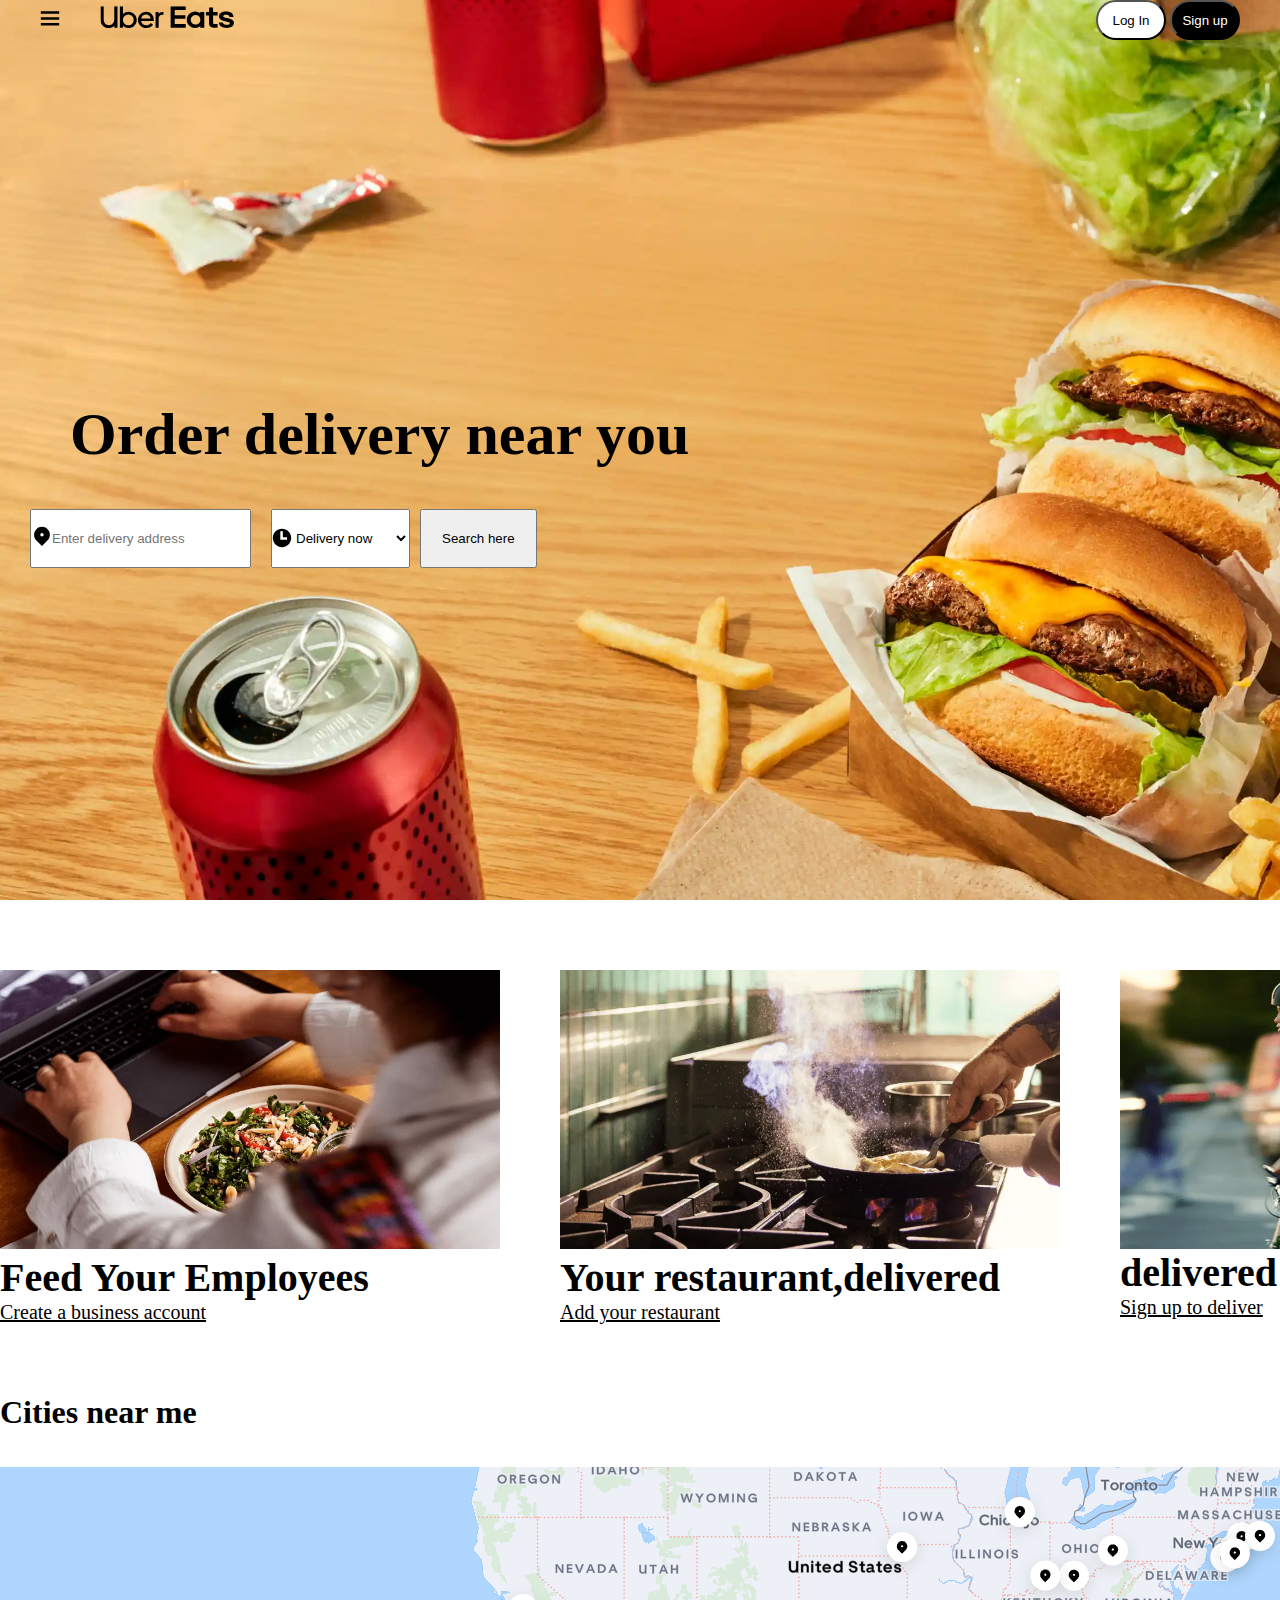
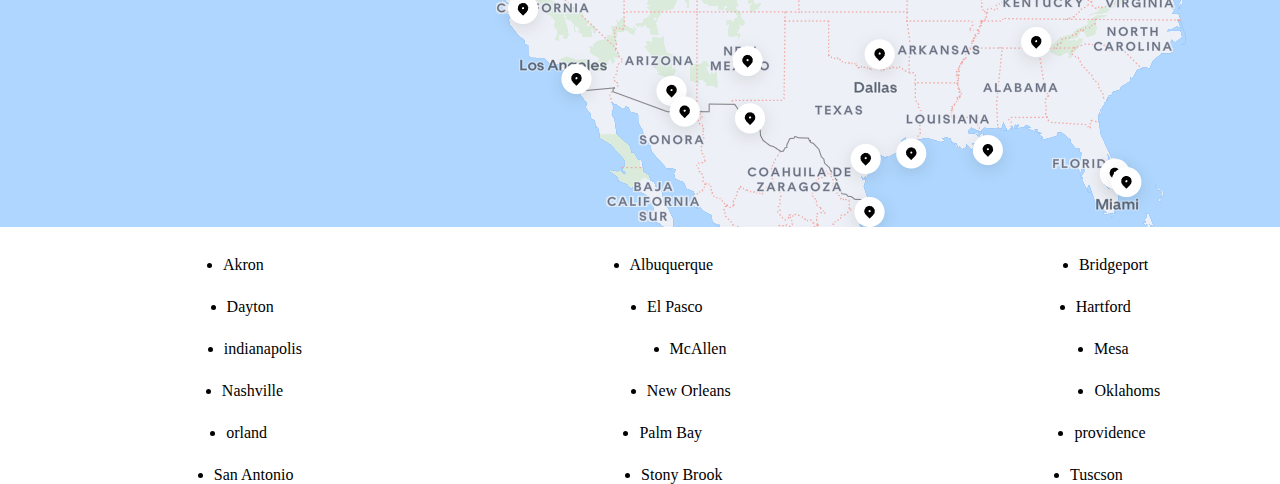
==== index.html @ 186051e7 "first commit" ====
<!DOCTYPE html>
<html lang="en">
<head>
    <meta charset="UTF-8">
    <meta name="viewport" content="width=device-width, initial-scale=1.0">
    <title>Uber Eats Clone</title>
    <link rel="ubereats icon" href="/image/download.jpeg">
    <link rel="stylesheet" href="style.css">
</head>
<body>
    <header>
        <div class="nav-bar">
            <div class="home-section">

                <div class="menu">
                   <img src="image/menu1.svg" alt="">
                </div>
                <div class="logo-uber">
                   <img src="/image/uber.svg" alt="">
                </div>
            </div>
            <div class="header-container">
                <button class="Log-in-btn"> Log In</button>
                <button class="sign-in-button">Sign up</button>
            </div>
        </div>

            <div class="banner-container">
                <div class="banner-heading">
                <h1>Order delivery near you</h1>
                </div>
                <div class="banner-container-logo">

                    <form>
                        <div class="form1">
                            <img src="image/loc.svg" alt="">
                        </div>
                      <input type="text" placeholder="Enter delivery address">
                       <label for="question"></label>
                       <div class="clock-img">
                        <img src="image/clock.svg" alt="">
                       </div>
                       <select name="form" id="form1">
                           <option value="q1">Delivery now</option>
                           <option value="q2">schedule for </option>
                        </select>
                
                    <button class="search-here">Search here</button>
                </form>
                </div>
            </div>   
       
           </header>

<div class="auth-section-main">

<div class="auth">
    <img src="image/feed.webp" alt="">
        <h1>Feed Your Employees</h1>
        <p>Create a business account</p>

</div>
<div class="auth-main">
    <img src="image/restaurant.webp" alt="">
    <h1>Your restaurant,delivered</h2>
    <p>Add your restaurant</p>

</div>
<div class="auth-side">
    <img src="image/delivery.webp" alt="logo">
    <h1>delivered with uber Eats</h3>
    <p>Sign up to deliver</p>
</div>

</div>

    <div class="crave-main">
        <h1>Cities near me</h1>
        <br>
        <br>
        <div class="map">
            <img src="image/Screenshot from 2024-05-18 13-03-19.png" alt="">
        <div class="countries">
            <ul>
                <li>Akron</li>
                <li>Albuquerque</li>
                <li>Bridgeport</li>
                <li>Concord</li>
          </ul>
            <ul> 
                <li>Dayton</li>
                <li>El Pasco</li>
                <li>Hartford</li>
                <li>Houseton</li>
            </ul>
           <ul>
                <li>indianapolis</li>
                <li>McAllen</li>
                <li>Mesa</li>
                <li>Milwaukee</li>
            </ul>
       <ul>
                <li>Nashville</li>
                <li>New Orleans</li>
                <li>Oklahoms</li>
                <li>Omaha</li>
         </ul>
            <ul>
                <li>orland</li>
                <li>Palm Bay</li>
                <li>providence</li>
                <li>Queens</li>
       </ul>
              <ul>
                <li>San Antonio</li>
                <li>Stony Brook</li>
                <li>Tuscson</li>
                <li>West Hollywood</li>
            </ul>
</div>
</div>
      </div>

    
</body>
</html>
---- style.css ----
*{
    margin: 0;
    box-sizing: border-box;
    object-fit: cover;
}
   

header{
    background-image: url("image/ubereats.png");
    background-size: 60% 100%;
    background-repeat: no-repeat;
    background-size: cover;
    box-sizing: border-box;
    height:100vh;

}
.nav-bar{

    display: flex;
    align-items: center;
    justify-content: space-between;
}

.home-section{
        display: flex;
        align-items: center;
        gap:40px;
    }

.sign-in-button{
    color: white;
     border-radius: 50px;
     height: 40px;
     width: 70px;
     background-color: black;
}
.Log-in-btn{
    color: black;
     border-radius: 50px;
     height: 40px;
     width: 70px;
     background-color: white;
}

.banner-containe


.banner-container .form1{
    size: 60px;
    align-items: center;
    justify-content: center;
    height: 200px;
    width: 60px;
}

.auth-section-main{
    width: 50px;
    display:grid;
    grid-template-columns: 1fr 1fr 1fr;
    box-sizing: border-box;
    
}

.auth {
    margin: 70px;
    margin-left: 0;
    gap: 50px;
    
}
.auth img{
    width: 500px;

}
.auth p { 
    text-decoration: underline;
}
.auth-main{
         margin-top: 70px;
         margin-left: -10px;
}
.auth-main img{
    width: 500px;
}
.auth-main p{
    text-decoration: underline;
}
.auth-side{
     margin-top: 70px;
     margin-left: 60px;
}
.auth-side img{
    width: 500px;
    align-items: flex-end;
    align-content: flex-end;
    float: right;
}
.auth-section-main div{
        font-size: 20px;
        font-family: norms-bold;
        font-weight: 20px;
        box-sizing: border-box;
}
.auth-side p{
    text-decoration: underline;
}
.crave-main{
    display: grid;
}
.map img{
    background-image:  60% 100%;
    background-repeat: no-repeat;
    background-size: cover;
box-sizing: border-box;
}
      
.banner-container{
    position: relative;
    padding: 320px;
    padding-left: 30px;
}

.form1{
    position: absolute;
}

input{
    padding: 20px;
    
}
.form1 img{
    margin-top: 15px;

}
select{
    padding: 20px;
}
.search-here{
    padding: 20px;
}
   .banner-heading h1{
    display: flex;
    padding: 40px;
    font-size: 60px;
   }
   .nav-bar{
    padding: 0 40px;
   }
  form{
    display: flex;
    gap: 10px;
  }

 .clock-img{
    position: absolute;
        transform: translate(240px, 17px);
 }

 .countries ul{
    display: grid;
    grid-auto-flow: column;
    margin-top: 24px;
    justify-content: space-around;

 }
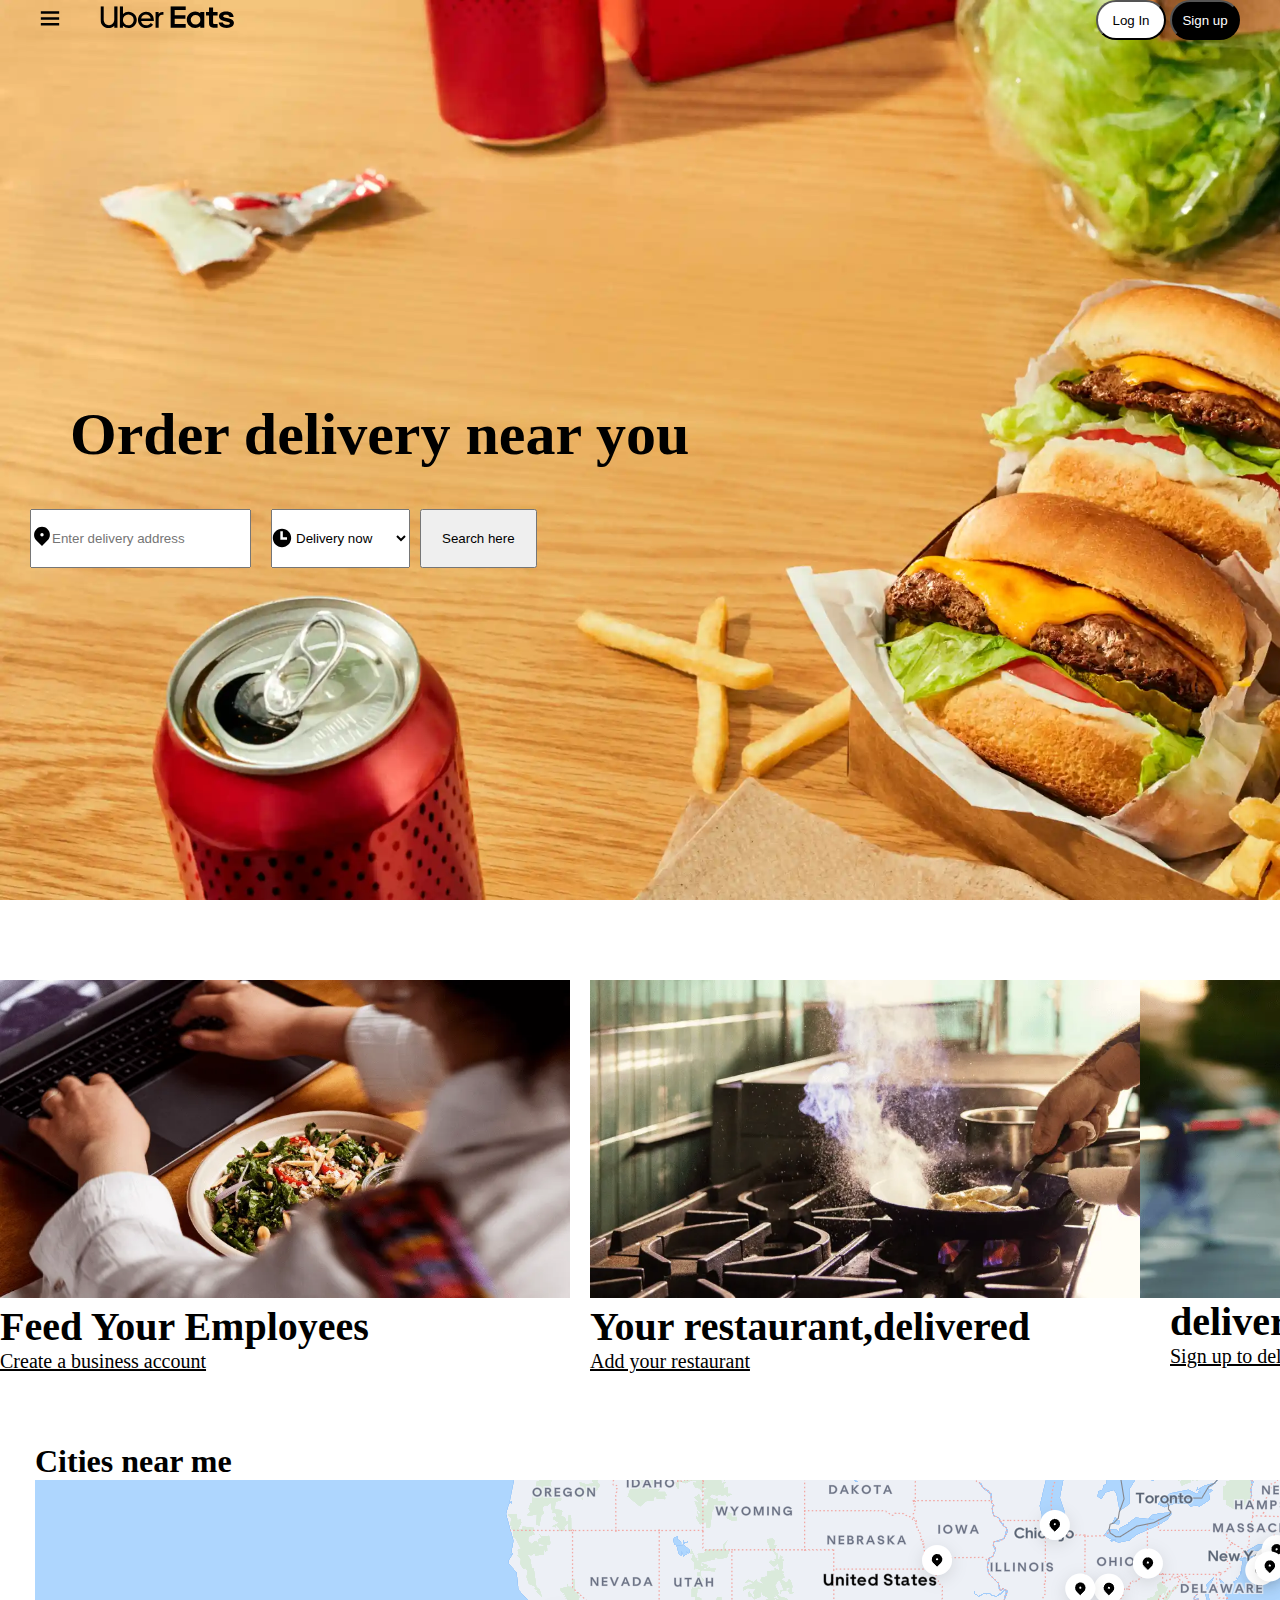
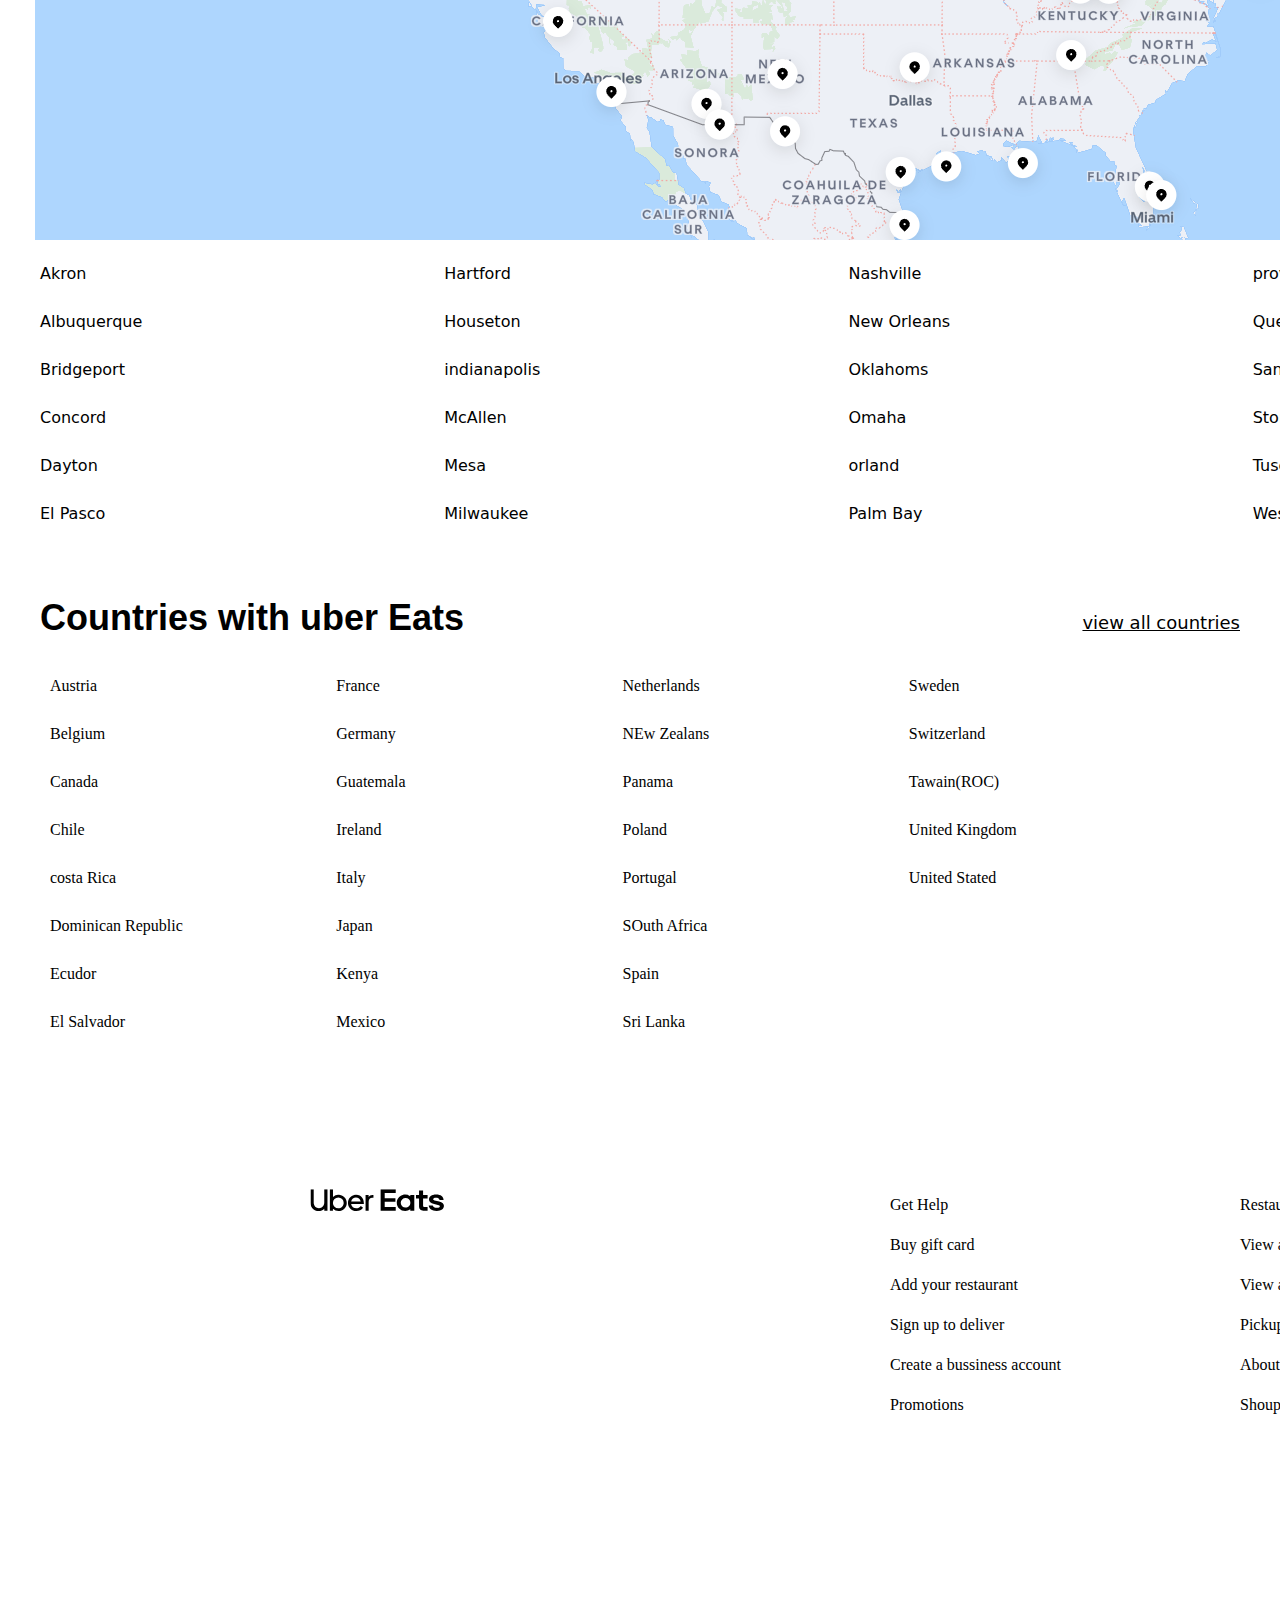
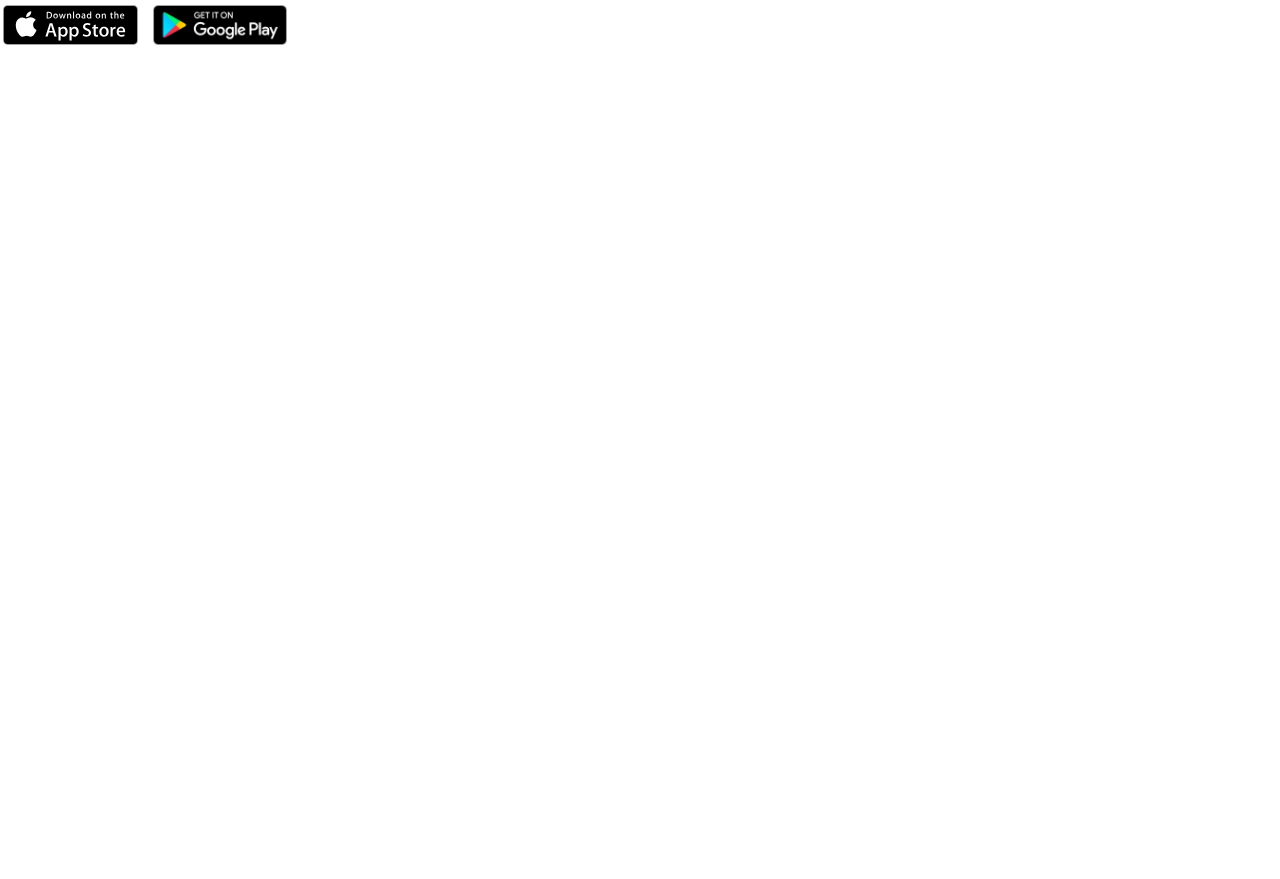
==== commit 7885f02a: "uber_eats" ====
--- a/index.html
+++ b/index.html
@@ -4,7 +4,7 @@
     <meta charset="UTF-8">
     <meta name="viewport" content="width=device-width, initial-scale=1.0">
     <title>Uber Eats Clone</title>
-    <link rel="ubereats icon" href="/image/download.jpeg">
+    <link rel="ubereats icon" type="image/icon" href="/image/download.jpeg">
     <link rel="stylesheet" href="style.css">
 </head>
 <body>
@@ -76,42 +76,32 @@
 
     <div class="crave-main">
         <h1>Cities near me</h1>
-        <br>
-        <br>
+    
         <div class="map">
             <img src="image/Screenshot from 2024-05-18 13-03-19.png" alt="">
+            </div>
         <div class="countries">
             <ul>
                 <li>Akron</li>
                 <li>Albuquerque</li>
                 <li>Bridgeport</li>
-                <li>Concord</li>
-          </ul>
-            <ul> 
+                <li>Concord</li> 
                 <li>Dayton</li>
                 <li>El Pasco</li>
                 <li>Hartford</li>
                 <li>Houseton</li>
-            </ul>
-           <ul>
                 <li>indianapolis</li>
                 <li>McAllen</li>
                 <li>Mesa</li>
                 <li>Milwaukee</li>
-            </ul>
-       <ul>
                 <li>Nashville</li>
                 <li>New Orleans</li>
                 <li>Oklahoms</li>
                 <li>Omaha</li>
-         </ul>
-            <ul>
                 <li>orland</li>
                 <li>Palm Bay</li>
                 <li>providence</li>
                 <li>Queens</li>
-       </ul>
-              <ul>
                 <li>San Antonio</li>
                 <li>Stony Brook</li>
                 <li>Tuscson</li>
@@ -119,8 +109,78 @@
             </ul>
 </div>
 </div>
+    
+      <div class="contries-uber">
+        <h1>Countries with uber Eats</h1>
+      </div>
+      <div class="view">
+        <span>view all countries</span>
+      </div>
+      <div class="countries-list">
+      <ul>
+        <li>Austria</li>
+        <li>Belgium</li>
+        <li>Canada</li>
+        <li>Chile</li>
+        <li>costa Rica</li>
+        <li> Dominican Republic</li>
+        <li>Ecudor</li>
+        <li>El Salvador</li>
+        <li>France</li>
+        <li>Germany</li>
+        <li>Guatemala</li>
+        <li>Ireland</li>
+        <li>Italy</li>
+        <li>Japan</li>
+        <li>Kenya</li>
+        <li>Mexico</li>
+        <li>Netherlands</li>
+        <li>NEw Zealans</li>
+        <li>Panama</li>
+        <li>Poland</li>
+        <li>Portugal</li>
+        <li>SOuth Africa</li>
+        <li>Spain</li>
+        <li>Sri Lanka</li>
+        <li>Sweden</li>
+        <li>Switzerland</li>
+        <li>Tawain(ROC)</li>
+        <li>United Kingdom</li>
+        <li>United Stated</li>
+      </ul>
+     
+      </div>
+      <div class="bottom-uber">
+  <img src="image/uber.svg" alt="logo">
+
+      </div>
+      <div class="end-card">
+        <ul>
+            <li>Get Help</li>
+            <li>Buy gift card</li>
+            <li>Add your restaurant</li>
+            <li>Sign up to deliver</li>
+            <li>Create a bussiness account</li>
+            <li>Promotions</li>
+        </ul>
+        <ul>
+            <li>Restaurants near me</li>
+            <li>View all cities</li>
+            <li>View all countries</li>
+            <li>Pickup near me</li>
+            <li>About uber Eats</li>
+            <li>Shoup groceries</li>
+        </ul>
       </div>
 
+      <div class="apple-play">
+        <div class="apple">
+        <img src="image/apple1.svg" alt="">
+    </div>
+        <div class="play">
+            <img src="/image/play.png" alt="">
+        </div>
+      </div>
     
 </body>
 </html>--- a/style.css
+++ b/style.css
@@ -55,10 +55,13 @@
 }
 
 .auth-section-main{
-    width: 50px;
+    size: 70px;
     display:grid;
     grid-template-columns: 1fr 1fr 1fr;
     box-sizing: border-box;
+    gap: 0px;
+    padding-right: 50px;
+    margin-top: 10px;
     
 }
 
@@ -69,7 +72,8 @@
     
 }
 .auth img{
-    width: 500px;
+    width: 570px;
+    
 
 }
 .auth p { 
@@ -77,23 +81,25 @@
 }
 .auth-main{
          margin-top: 70px;
-         margin-left: -10px;
+         margin-left: -50px;
 }
 .auth-main img{
-    width: 500px;
+    width: 570px;
 }
 .auth-main p{
     text-decoration: underline;
 }
 .auth-side{
      margin-top: 70px;
-     margin-left: 60px;
+     margin-left: 10px;
 }
 .auth-side img{
-    width: 500px;
+    width: 570px;
     align-items: flex-end;
     align-content: flex-end;
     float: right;
+    margin-left: -30px;
+
 }
 .auth-section-main div{
         font-size: 20px;
@@ -156,12 +162,117 @@
         transform: translate(240px, 17px);
  }
 
- .countries ul{
-    display: grid;
+ 
+ .contries-uber{
+    justify-content: space-between;
+    display: block;
+    text-size-adjust: 100%;
+    font-family: UberMoveText, sans-serif;
+    font-size: 36px;
+    font-weight: 700;
+    line-height: 44px;
+    padding-top: 24px;
+ }
+.contries-uber h1{
+    font-size: 36px;
+    padding-top: 44px;
+    padding-left: 40px;
+    padding-bottom: 44px;
+
+}
+.view{
+    display: flex;
+    justify-content: right;
+    margin-top: -72px;
+    font-size: 16px;
+    padding-right: 40px;
+    text-decoration: underline;
+    font-family: system-ui, -apple-system, BlinkMacSystemFont, 'Segoe UI', Roboto, Oxygen, Ubuntu, Cantarell, 'Open Sans', 'Helvetica Neue', sans-serif;
+    font-size: large;
+}
+.countries-list ul{
+    margin-left: 10px;
+}
+.countries-list ul{
+    display: grid;
+    grid-template-columns: 266.25px 266.25px 266.25px 200.25px;
+    grid-template-rows: 24px 24px 24px 24px 24px 24px 24px 24px;
+    margin-top: 24px;
+    row-gap: 24px;
     grid-auto-flow: column;
+    column-gap: 20px;
+    text-size-adjust: 100%;
+    width: 85%;
+    justify-content: space-between;
     margin-top: 24px;
-    justify-content: space-around;
-
- }
+    text-decoration: none;
+    list-style: none;
+    padding-top: 20px;
+}
+.countries ul{
+    display: grid;
+    grid-template-columns: 266.25px 266.25px 266.25px  266.25px;
+    grid-template-rows: 24px 24px 24px 24px 24px 24px ; 
+    margin-top: 24px;
+    row-gap: 24px;
+    grid-auto-flow: column;
+    column-gap: 20px;
+    width: 85%;
+    justify-content: space-between;
+    text-decoration: none;
+    list-style: none;
+    font-family: UberMoveText, system-ui, "Helvetica Neue", Helvetica, Arial, sans-serif;;
+     
+}
+.map{
+    display: block;
+    height: 360px;
+}
+.map img{
+    padding-left: 35px;
+
+}
+.bottom-uber img{
+    display:flex;
+    margin-top: 80px;
+    margin-bottom: 64px;
+    padding-bottom: 88px;
+    padding-left: 260px;
+    padding-top: 72px;
+    text-size-adjust: 100%;
+}
+.end-card{
+    display: grid;
+    line-height: 40px;
+    grid-gap: 0px;
+    grid-template-columns: 1fr 1fr;
+    width: 700px;
+    justify-content: right;
+    margin-left: 850px;
+    transform: translateX(-10px);
+    transform: translateY(-180px);
+    
+}
  
- +.end-card ul {
+    text-decoration: none;
+    list-style: none;
+    font-family:Georgia, 'Times New Roman', Times, serif;
+    padding-right: 100px;
+
+}.crave-main h1{
+    padding-left: 35px;
+  }
+  .bottom-uber{
+    transform: translateX(50px);
+  }
+  .play img{
+    width: 134px;
+  }
+  .apple-play{
+    display: flex;
+    gap: 15px;
+    justify-content: center;
+    padding-right: 990px;
+    margin-bottom: 830px;
+  }
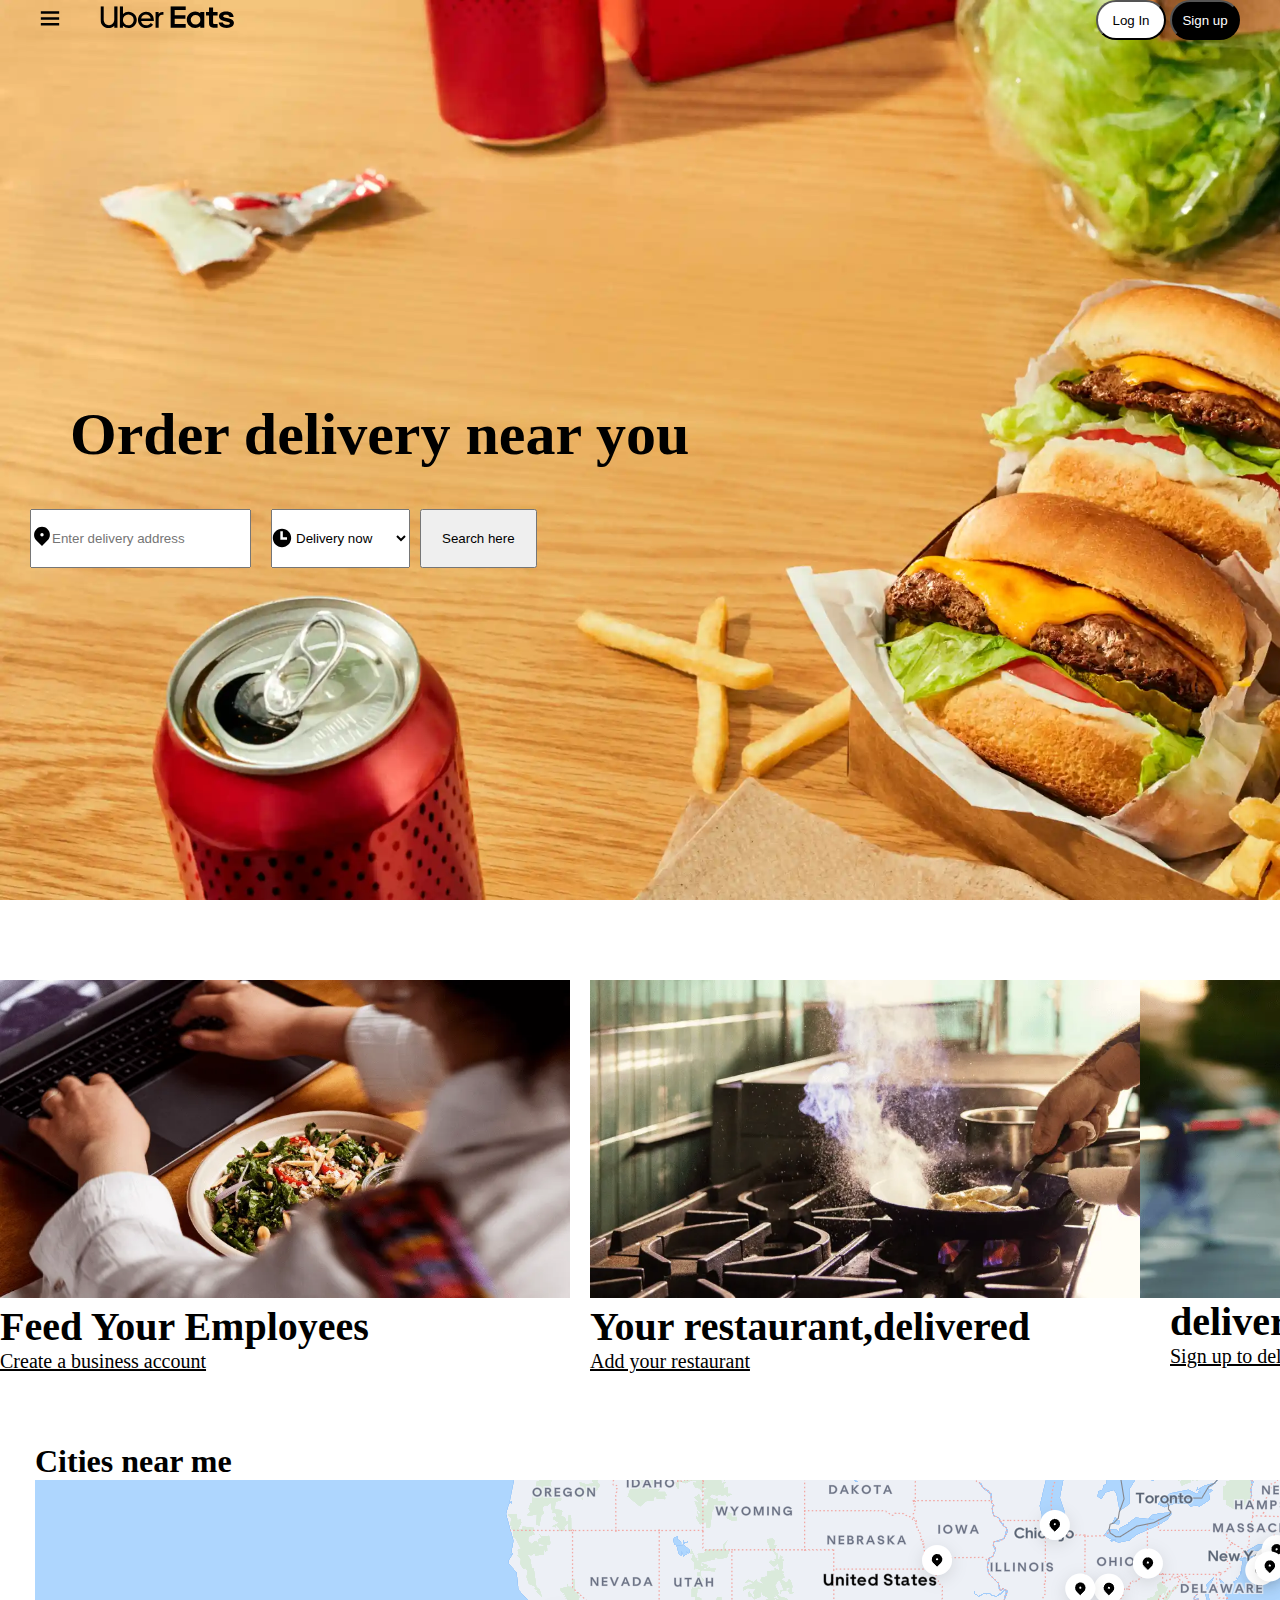
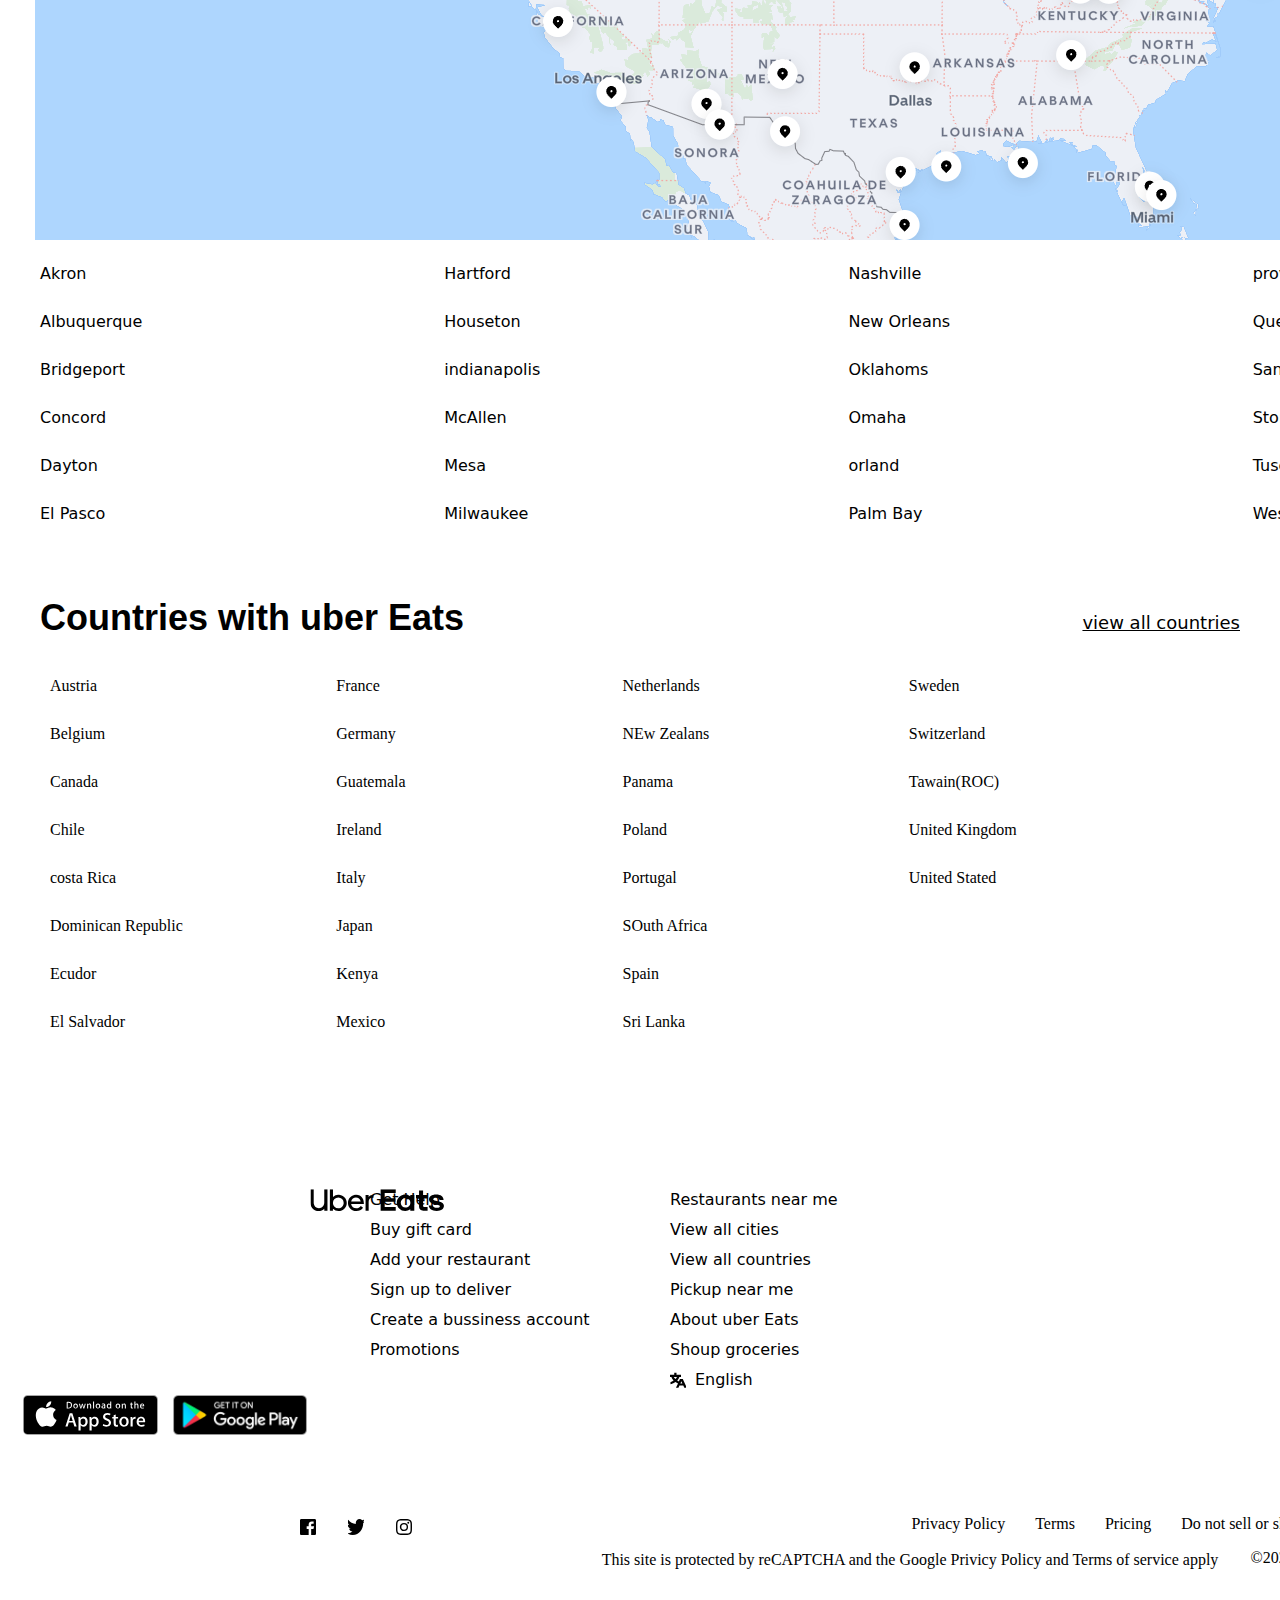
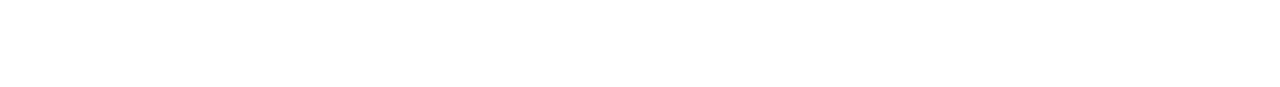
==== commit 2c209ad6: "uber_eats" ====
--- a/index.html
+++ b/index.html
@@ -171,6 +171,11 @@
             <li>About uber Eats</li>
             <li>Shoup groceries</li>
         </ul>
+        <div class="english">
+            <img src="/image/eng.svg" alt="logo" width="16px" height="16px">
+            <ul>English</ul>
+        </div>
+
       </div>
 
       <div class="apple-play">
@@ -181,6 +186,29 @@
             <img src="/image/play.png" alt="">
         </div>
       </div>
+
+      <div class="footer">
+        <div class="footer-left">
+     <img src="/image/face.svg" alt="logo" width="16px" height="16px">
+     <img src="image/twitter.svg" alt="logo" width="16px" height="16px">
+     <img src="image/insta.svg" alt="logo" width="16px" height="16px">
+     </div>
+<div class="right-footer">
+    <ul class="policy">
+        <li>Privacy Policy</li>
+        <li>Terms</li>
+       <li>Pricing</li> 
+       <li>Do not sell or share my personal information</li>
+    </ul>
+    <ul class="terms">
+        <li>This site is protected by reCAPTCHA and the Google Privicy Policy and Terms of service apply</li>
+    
+    </ul>
+    <div class="last-footer">
+  <span>&copy;2024 uber Technologies inc</span>
+
+</div>
+        </div>
     
 </body>
 </html>--- a/style.css
+++ b/style.css
@@ -241,26 +241,29 @@
     padding-top: 72px;
     text-size-adjust: 100%;
 }
-.end-card{
-    display: grid;
-    line-height: 40px;
-    grid-gap: 0px;
-    grid-template-columns: 1fr 1fr;
-    width: 700px;
-    justify-content: right;
-    margin-left: 850px;
-    transform: translateX(-10px);
-    transform: translateY(-180px);
-    
-}
  
 .end-card ul {
     text-decoration: none;
     list-style: none;
-    font-family:Georgia, 'Times New Roman', Times, serif;
-    padding-right: 100px;
-
-}.crave-main h1{
+    font-family:UberMoveText, system-ui, "Helvetica Neue", Helvetica, Arial, sans-serif;
+    letter-spacing: -0.017px;
+    width: 280px;
+
+}
+.end-card{
+    height: 40px;
+    display: grid;
+    line-height: 30px;
+    grid-gap: 100px;
+    grid-template-columns: 200px 200px;
+    justify-content: right;
+    justify-content: end;
+    padding-right: 450px;
+    transform: translateY(-180px);
+    font-family: UberMoveText, system-ui, "Helvetica Neue", Helvetica, Arial, sans-serif;
+}
+
+.crave-main h1{
     padding-left: 35px;
   }
   .bottom-uber{
@@ -273,6 +276,85 @@
     display: flex;
     gap: 15px;
     justify-content: center;
-    padding-right: 990px;
-    margin-bottom: 830px;
-  }
+    padding-right: 950px;
+    transform: translateY(-190px);
+    margin-top: 180px;
+  }
+.footer{
+     display: flexbox;
+     justify-content: space-around; 
+}
+.footer-left{
+    display: flex;
+    gap: 32px;
+    padding-left: 300px;
+    transform: translateY(-110px);
+
+}
+.right-footer{
+    width: 1500px;
+    display: flex;
+    text-decoration: none;
+    list-style: none;
+    flex-direction: column;
+    align-items: center;
+    transform: translateX(290px);
+    margin-top: -130px;
+    padding-left: 260px;
+    padding-bottom: 100px;
+    
+}
+.right-footer .policy{
+    display: flex;
+    text-decoration: none;
+    list-style: none;
+    gap: 30px;
+    margin-top: 0px;
+}
+.right-footer li{
+    display: flex;
+}
+.terms {
+    display: flex;
+    margin-top: 18px;
+    padding-right:560px;
+}
+.last-footer .span{
+    display: flex;
+    align-items: end;
+    justify-content: right;
+    width: 80%;
+    gap: 50px;
+}
+.last-footer{
+    display: flex;
+    justify-content: center;
+    width: 80%;
+    transform: translateY(-20px);
+    margin-left: 350px;
+}
+.right-footer .policy ul li{
+    width:10px;
+    font-size: 3px;
+    font-family: 'Segoe UI', Tahoma, Geneva, Verdana, sans-serif;
+
+}
+.english{
+    display: flex;
+    width: 90%;
+   align-items: center;
+   transform: translate(342px);
+   transform: translateY(-100px);
+   padding-left:340px;
+    
+}
+.english img{
+    position: absolute;
+    align-items: center;
+    justify-content: center;
+}
+.english ul{
+    transform: translateX(-15px);
+    justify-content: center;
+    align-items: center;
+}
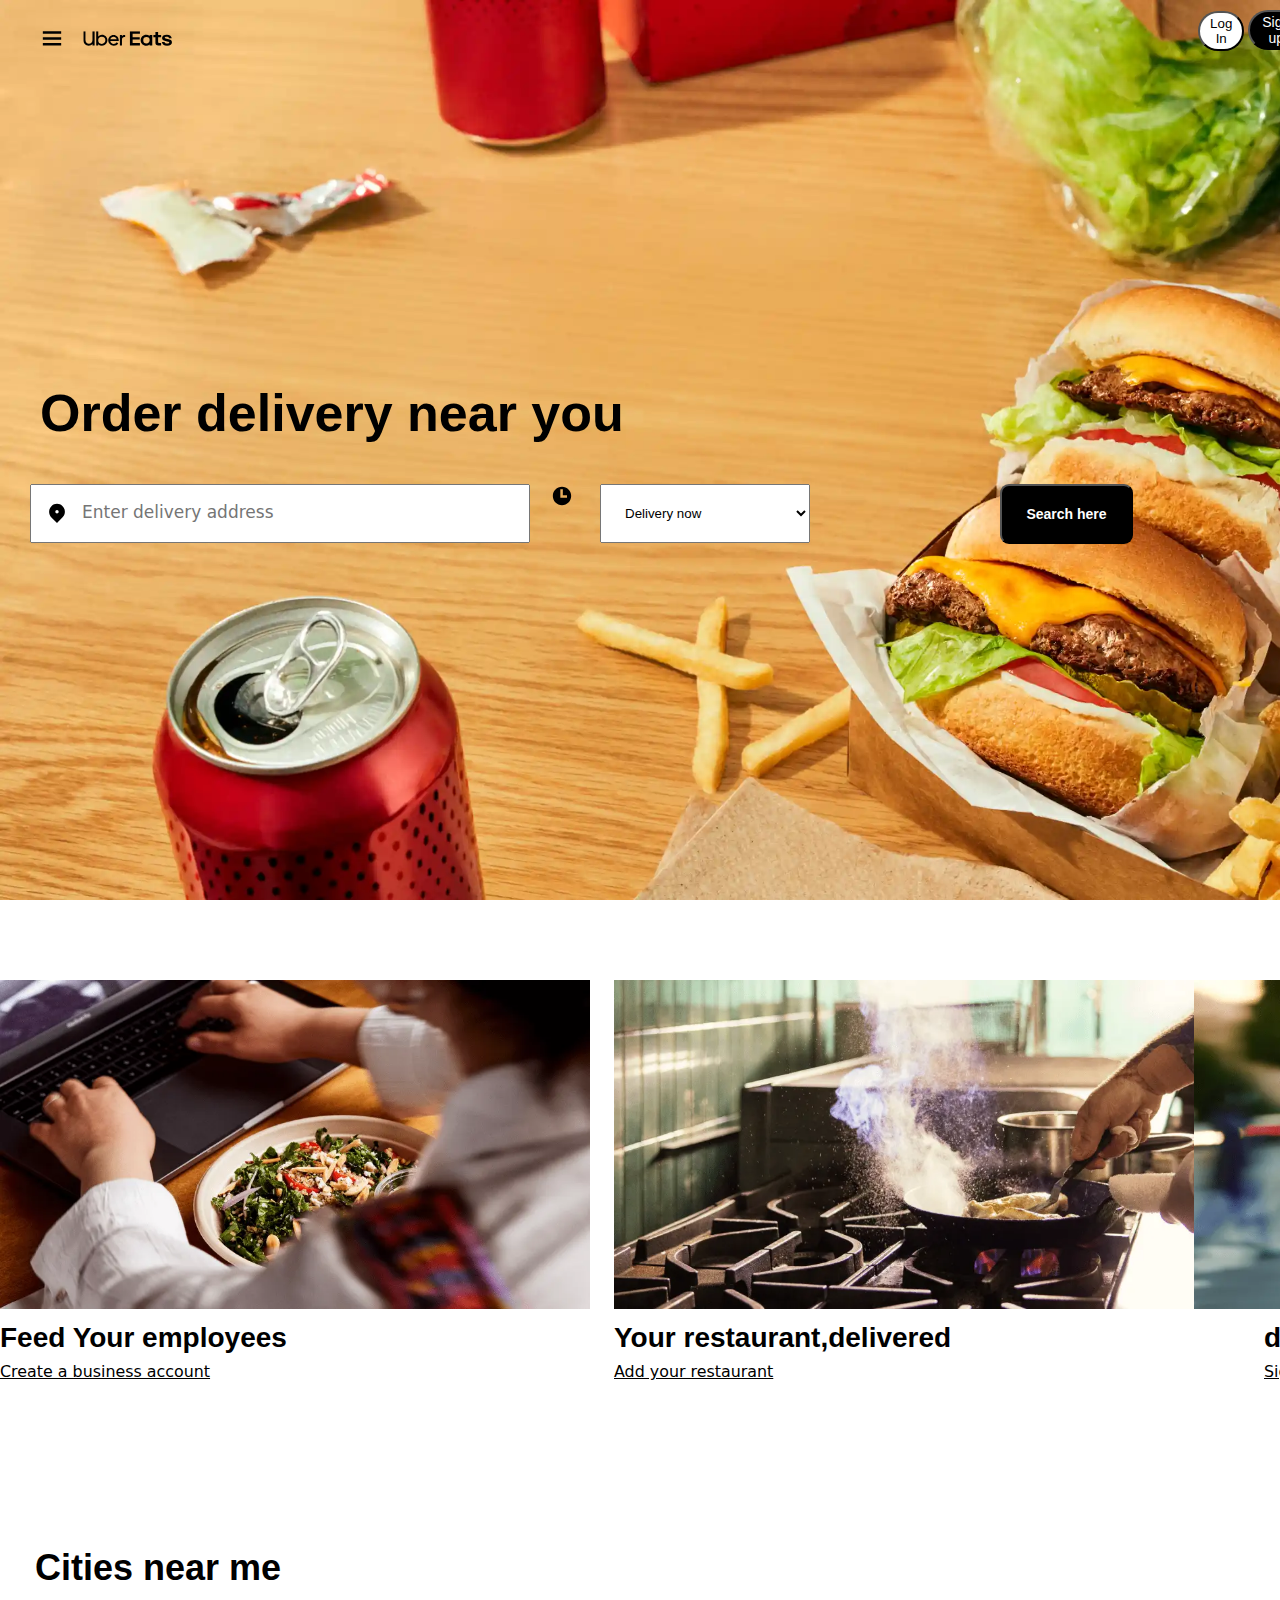
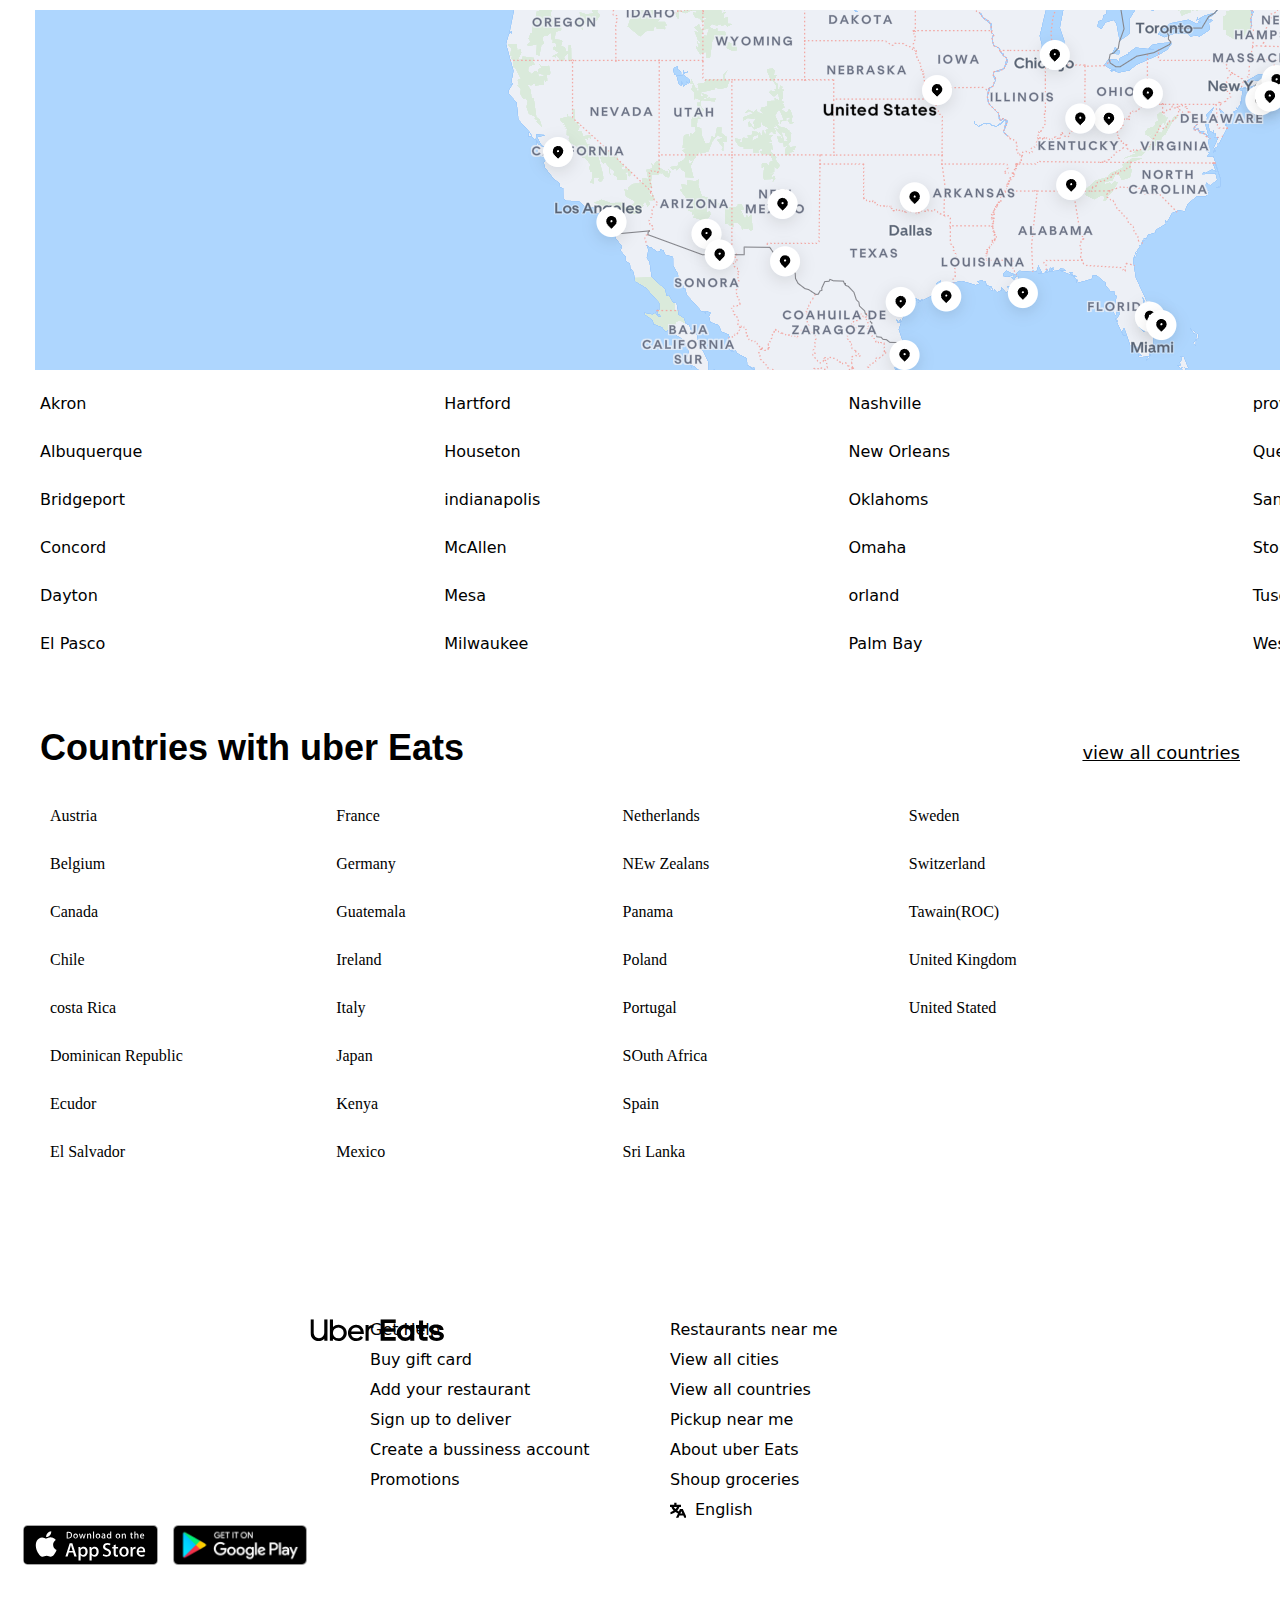
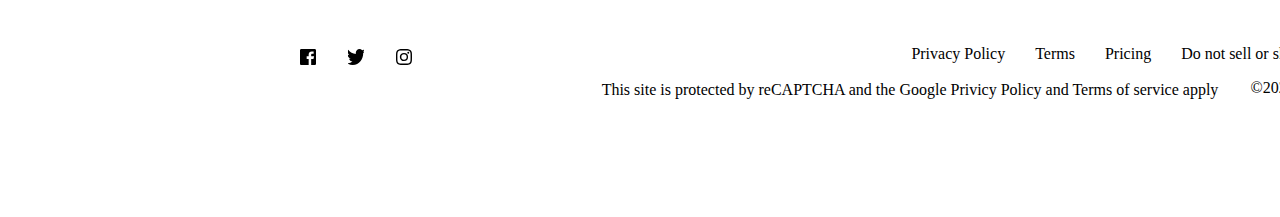
==== commit 6bd576fb: "uber_eats" ====
--- a/index.html
+++ b/index.html
@@ -16,7 +16,7 @@
                    <img src="image/menu1.svg" alt="">
                 </div>
                 <div class="logo-uber">
-                   <img src="/image/uber.svg" alt="">
+                   <img src="/image/uber.svg" alt="" height="16px" width="89px">
                 </div>
             </div>
             <div class="header-container">
@@ -25,49 +25,52 @@
             </div>
         </div>
 
-            <div class="banner-container">
                 <div class="banner-heading">
                 <h1>Order delivery near you</h1>
                 </div>
-                <div class="banner-container-logo">
-
-                    <form>
-                        <div class="form1">
-                            <img src="image/loc.svg" alt="">
+
+                <div class="banner-container-logo"> 
+              <div class="banner-container">
+                            <img src="image/loc.svg" alt="" height="24px" width="24">
+                            <form>
+                           <input type="text" placeholder="Enter delivery address">
+                            </form> 
                         </div>
-                      <input type="text" placeholder="Enter delivery address">
-                       <label for="question"></label>
+                      
+
                        <div class="clock-img">
-                        <img src="image/clock.svg" alt="">
-                       </div>
-                       <select name="form" id="form1">
-                           <option value="q1">Delivery now</option>
-                           <option value="q2">schedule for </option>
+                        <img src="image/clock.svg" alt="" height="24px" width="24">
+                         <select>
+                        
+                           <option value="q">Delivery now</option>
+                           <option value="q">schedule for </option>
                         </select>
+                    </div>
+                    <div class="here">
+                    <button class="search-here">Search here</button>
                 
-                    <button class="search-here">Search here</button>
-                </form>
-                </div>
-            </div>   
-       
+                </div>
+             </div>
+            <div class="second">Or
+<p>Sign In</p>
+            </div>  
            </header>
-
 <div class="auth-section-main">
 
 <div class="auth">
-    <img src="image/feed.webp" alt="">
-        <h1>Feed Your Employees</h1>
+    <img src="image/feed.webp" alt="" width="330.328">
+        <h1>Feed Your employees</h1>
         <p>Create a business account</p>
 
 </div>
 <div class="auth-main">
-    <img src="image/restaurant.webp" alt="">
+    <img src="image/restaurant.webp" alt="" width="">
     <h1>Your restaurant,delivered</h2>
     <p>Add your restaurant</p>
 
 </div>
 <div class="auth-side">
-    <img src="image/delivery.webp" alt="logo">
+    <img src="image/delivery.webp" alt="">
     <h1>delivered with uber Eats</h3>
     <p>Sign up to deliver</p>
 </div>
@@ -75,8 +78,10 @@
 </div>
 
     <div class="crave-main">
+        <div class="me">
         <h1>Cities near me</h1>
-    
+        <span>View all 500+ cities</span>
+    </div>
         <div class="map">
             <img src="image/Screenshot from 2024-05-18 13-03-19.png" alt="">
             </div>
--- a/style.css
+++ b/style.css
@@ -8,13 +8,29 @@
 
 header{
     background-image: url("image/ubereats.png");
-    background-size: 60% 100%;
     background-repeat: no-repeat;
     background-size: cover;
     box-sizing: border-box;
     height:100vh;
-
-}
+    object-fit: cover;
+    width: 100%;
+    object-fit: contain;
+
+}
+.header-container{
+    gap: 9px;
+    padding: 10px;
+    cursor: pointer;
+    width:21%;
+    transform: translateX(200px);
+    
+    
+}
+    .header-container :hover{
+      color: #817c7c;
+    }
+
+
 .nav-bar{
 
     display: flex;
@@ -27,52 +43,52 @@
         align-items: center;
         gap:40px;
     }
+    .menu{
+        transform: translateX(2px);
+        padding-top: 19px;
+    }
 
 .sign-in-button{
     color: white;
      border-radius: 50px;
      height: 40px;
-     width: 70px;
+     width: 24%;
      background-color: black;
+     font-size: 14px;
+}
+.logo-uber{
+    transform: translateX(-17px);
+    padding-top: 20px;
 }
 .Log-in-btn{
     color: black;
      border-radius: 50px;
      height: 40px;
-     width: 70px;
+     width: 20%;
      background-color: white;
 }
 
-.banner-containe
-
-
-.banner-container .form1{
-    size: 60px;
-    align-items: center;
-    justify-content: center;
-    height: 200px;
-    width: 60px;
-}
 
 .auth-section-main{
     size: 70px;
-    display:grid;
+    display:flex;
     grid-template-columns: 1fr 1fr 1fr;
     box-sizing: border-box;
-    gap: 0px;
-    padding-right: 50px;
+    gap: 60px;
+    width: 100%;
     margin-top: 10px;
     
 }
 
 .auth {
-    margin: 70px;
+    margin-top: 70px;
     margin-left: 0;
-    gap: 50px;
+    
     
 }
 .auth img{
-    width: 570px;
+    width: 590px;
+    margin:0px;
     
 
 }
@@ -80,50 +96,49 @@
     text-decoration: underline;
 }
 .auth-main{
-         margin-top: 70px;
-         margin-left: -50px;
+         margin-top: 70px; 
+         width: 100%;
+         margin-left:-36px ;
+        object-fit: cover;
+
+        
 }
 .auth-main img{
-    width: 570px;
+    width: 590px;
+    object-fit: cover;
+    
 }
 .auth-main p{
     text-decoration: underline;
 }
 .auth-side{
      margin-top: 70px;
-     margin-left: 10px;
+     margin-left: px;
 }
 .auth-side img{
-    width: 570px;
-    align-items: flex-end;
-    align-content: flex-end;
-    float: right;
-    margin-left: -30px;
-
-}
-.auth-section-main div{
-        font-size: 20px;
-        font-family: norms-bold;
-        font-weight: 20px;
-        box-sizing: border-box;
-}
+     width: 590px; 
+    /* align-items: flex-end; */
+    /* float: right; */
+    margin-left: -70px;
+
+}
+
 .auth-side p{
     text-decoration: underline;
 }
 .crave-main{
     display: grid;
 }
-.map img{
-    background-image:  60% 100%;
-    background-repeat: no-repeat;
-    background-size: cover;
-box-sizing: border-box;
-}
+
+
       
 .banner-container{
     position: relative;
-    padding: 320px;
+    /* padding: 320px;  */
     padding-left: 30px;
+    justify-content: center;
+    align-items: center;
+
 }
 
 .form1{
@@ -132,8 +147,17 @@
 
 input{
     padding: 20px;
-    
-}
+    width: 500px;
+
+}
+.banner-container form ::placeholder{
+    padding: 30px;
+    font-weight: 400;
+    font-family: UberMoveText, system-ui, "Helvetica Neue", Helvetica, Arial, sans-serif;
+    font-size: 17px;
+}
+   
+
 .form1 img{
     margin-top: 15px;
 
@@ -142,26 +166,60 @@
     padding: 20px;
 }
 .search-here{
-    padding: 20px;
-}
+    padding: 13px;
+    border-radius: 9px;
+    width: 133px;
+    align-items: center;
+    font-weight: 900;
+    font-size: 14px;
+    line-height: 30px;
+    margin: 10px; 
+    /* border-radius: 12px;    */
+    width: 133px;
+     transform: translateX(-40px);
+    color: white;
+    background-color: black;
+     }
+    
+    
+
    .banner-heading h1{
-    display: flex;
-    padding: 40px;
-    font-size: 60px;
+    display: block;
+    line-height: 4px;
+        font-family: UberMove, sans-serif;
+        line-height:64px;
+        font-size: 52px;
+        transform: translateY(320px);
+        margin-left: 40px;
+        font-weight: 590;
+        max-width: 60%;
+        
    }
    .nav-bar{
     padding: 0 40px;
    }
   form{
     display: flex;
-    gap: 10px;
+    gap: 3px;
   }
 
- .clock-img{
+
+    
+   
+.banner-container-logo{
+    display: flex;
+transform: translateY(339px);
+    /* transform: translateX(10px); */
+    /* border: none; */
+    /* outline: no */
+}
+
+.banner-container img{
     position: absolute;
-        transform: translate(240px, 17px);
- }
-
+    transform:  translateX(15px);
+    align-items: center;
+    margin-top: 17px;
+}
  
  .contries-uber{
     justify-content: space-between;
@@ -227,10 +285,14 @@
 .map{
     display: block;
     height: 360px;
+    margin-top: 20px;
+    width: 100%;
+
 }
 .map img{
     padding-left: 35px;
-
+   background-size: cover;
+    box-sizing: border-box;
 }
 .bottom-uber img{
     display:flex;
@@ -358,3 +420,105 @@
     justify-content: center;
     align-items: center;
 }
+
+.banner-container-logo{
+    display: flex;
+    align-items: center;
+    /* justify-content: center; */
+
+}
+select{
+    transform: translateX(30px);
+}
+    /* align-items: center; */
+    /* justify-content: center; */
+
+.clock-img{
+    
+    display: flex;
+    padding: 20px;
+    width: 500px;
+    cursor:pointer;
+    position: relative;
+}
+.clock-img img{
+    position: absolute;
+    top: 20px;
+    left: 20px;
+    z-index: 1;
+    /* transform: translateX(0px); */
+    
+}
+select {
+    width: 210px;
+    /* transform: translateX(-px); */
+    margin-left: 20px;
+
+}
+ select q{
+    padding-left: 30px;
+ }  
+.form option q1{
+    font-weight: 700;
+    margin: 40px;
+}
+.second{
+    display: flex; 
+    transform: translateY(-290px);
+    gap: 3.89px;
+    padding-left: 43px;
+    font-size: 13px;
+    margin-top: -10px;
+    letter-spacing: 0.12px;
+    font-family: UberMoveText, system-ui, "Helvetica Neue", Helvetica, Arial, sans-serif;
+ font-weight: 500;
+    }
+    .second p{
+        text-decoration: underline;
+    }
+    .auth-section-main h1{
+        font-size: 28px;
+        font-family: Ubermove, sans-serif;
+        cursor: pointer;
+            justify-content: center;
+                line-height: 49px;
+    }
+    .auth-section-main p{
+         font-family: UberMoveText, system-ui, "Helvetica Neue", Helvetica, Arial, sans-serif;
+         font-weight: 450;
+         cursor: pointer;
+         font-size: 15.89px;
+         width: 100%;
+        }
+        .crave-main .me{
+            margin:0;
+            margin-top: 165px;
+            display: flex;
+            justify-content: space-between;
+            text-decoration-style: solid;
+            list-style: 20px;
+            font-weight: 500;
+            font-size: 16px;
+            cursor: pointer;
+            font-family: UberMoveText, system-ui, "Helvetica Neue", Helvetica, Arial, sans-serif;
+        line-height: 20px;
+        }
+        .me h1{
+            color: rgb(0, 0, 0);
+display: block;
+font-family: UberMove, sans-serif;;
+font-size: 36px;
+font-weight: 700;
+height: 44px;
+line-height: 44px;
+      }
+      .me span{
+        margin-right: 50px;
+        text-decoration: underline;
+        margin-top: 20px;
+      }
+select #form{
+    justify-content: center;
+    align-items: center;
+}
+
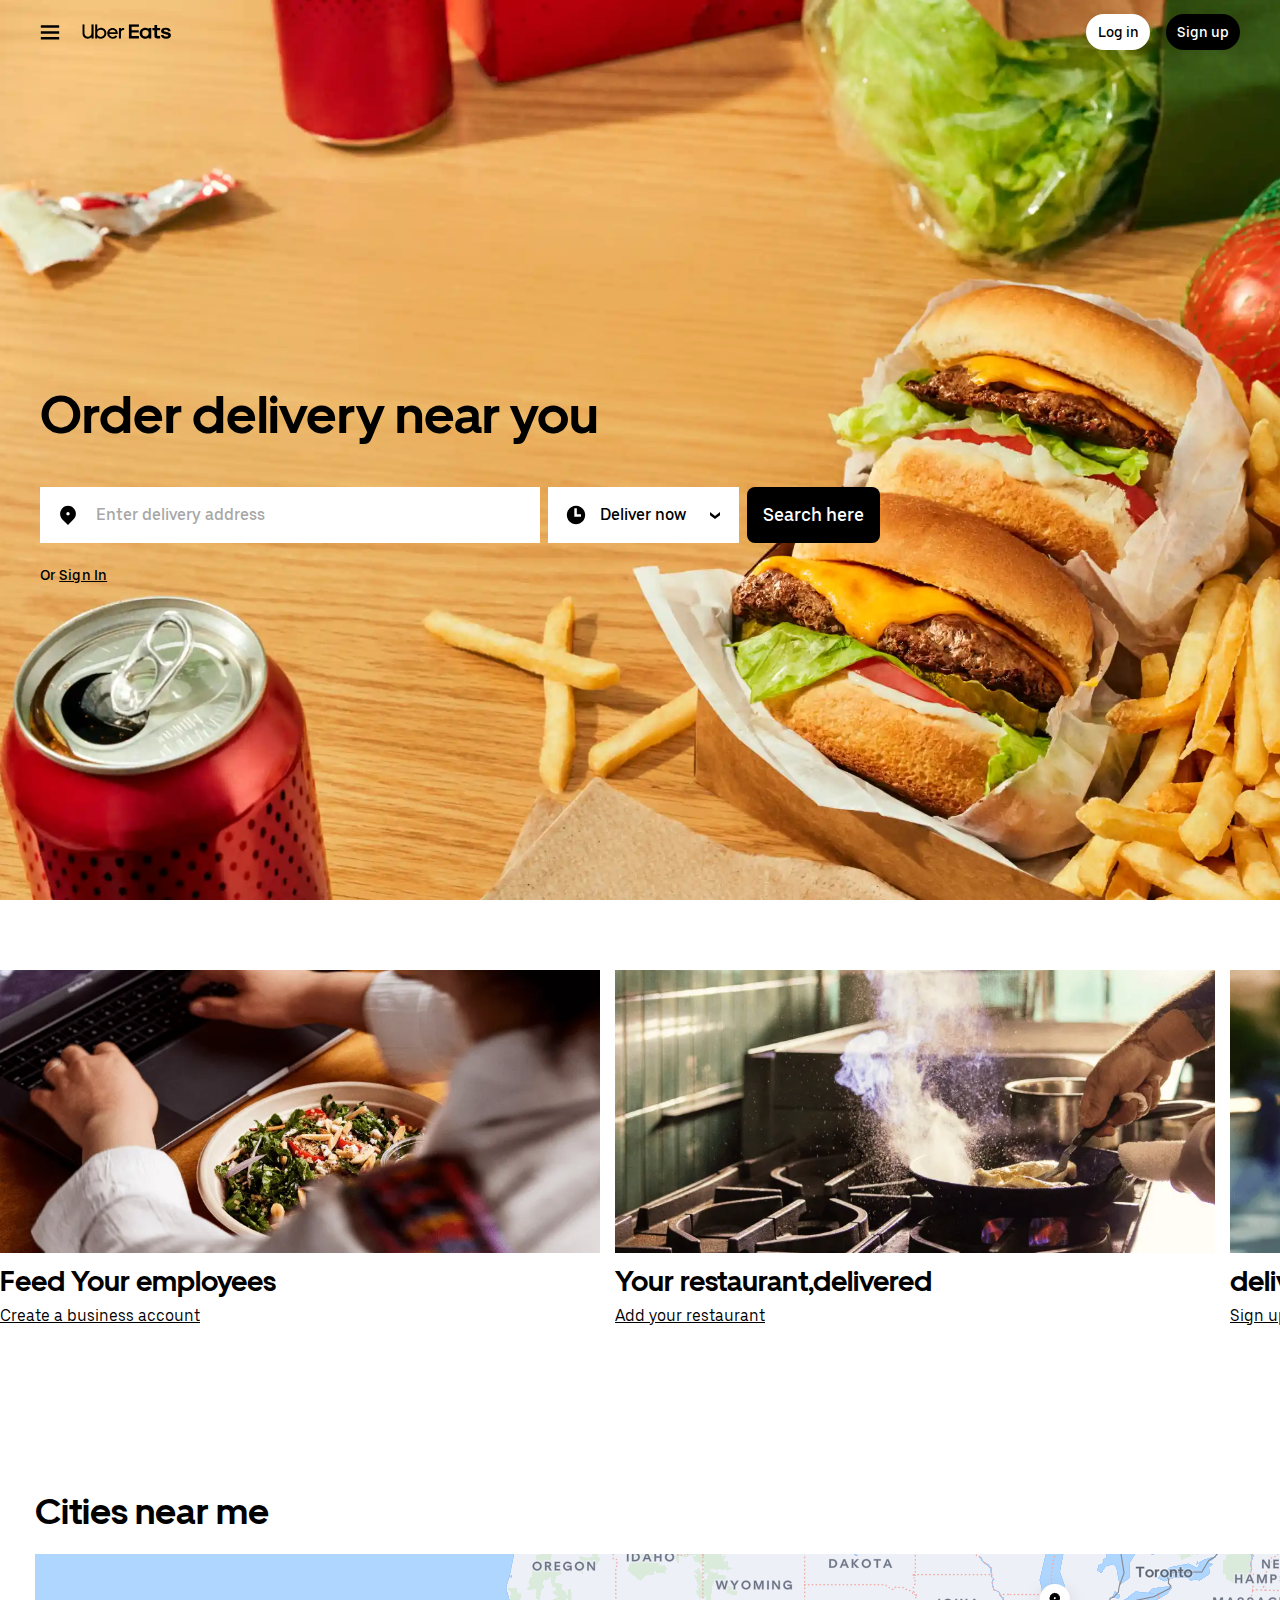
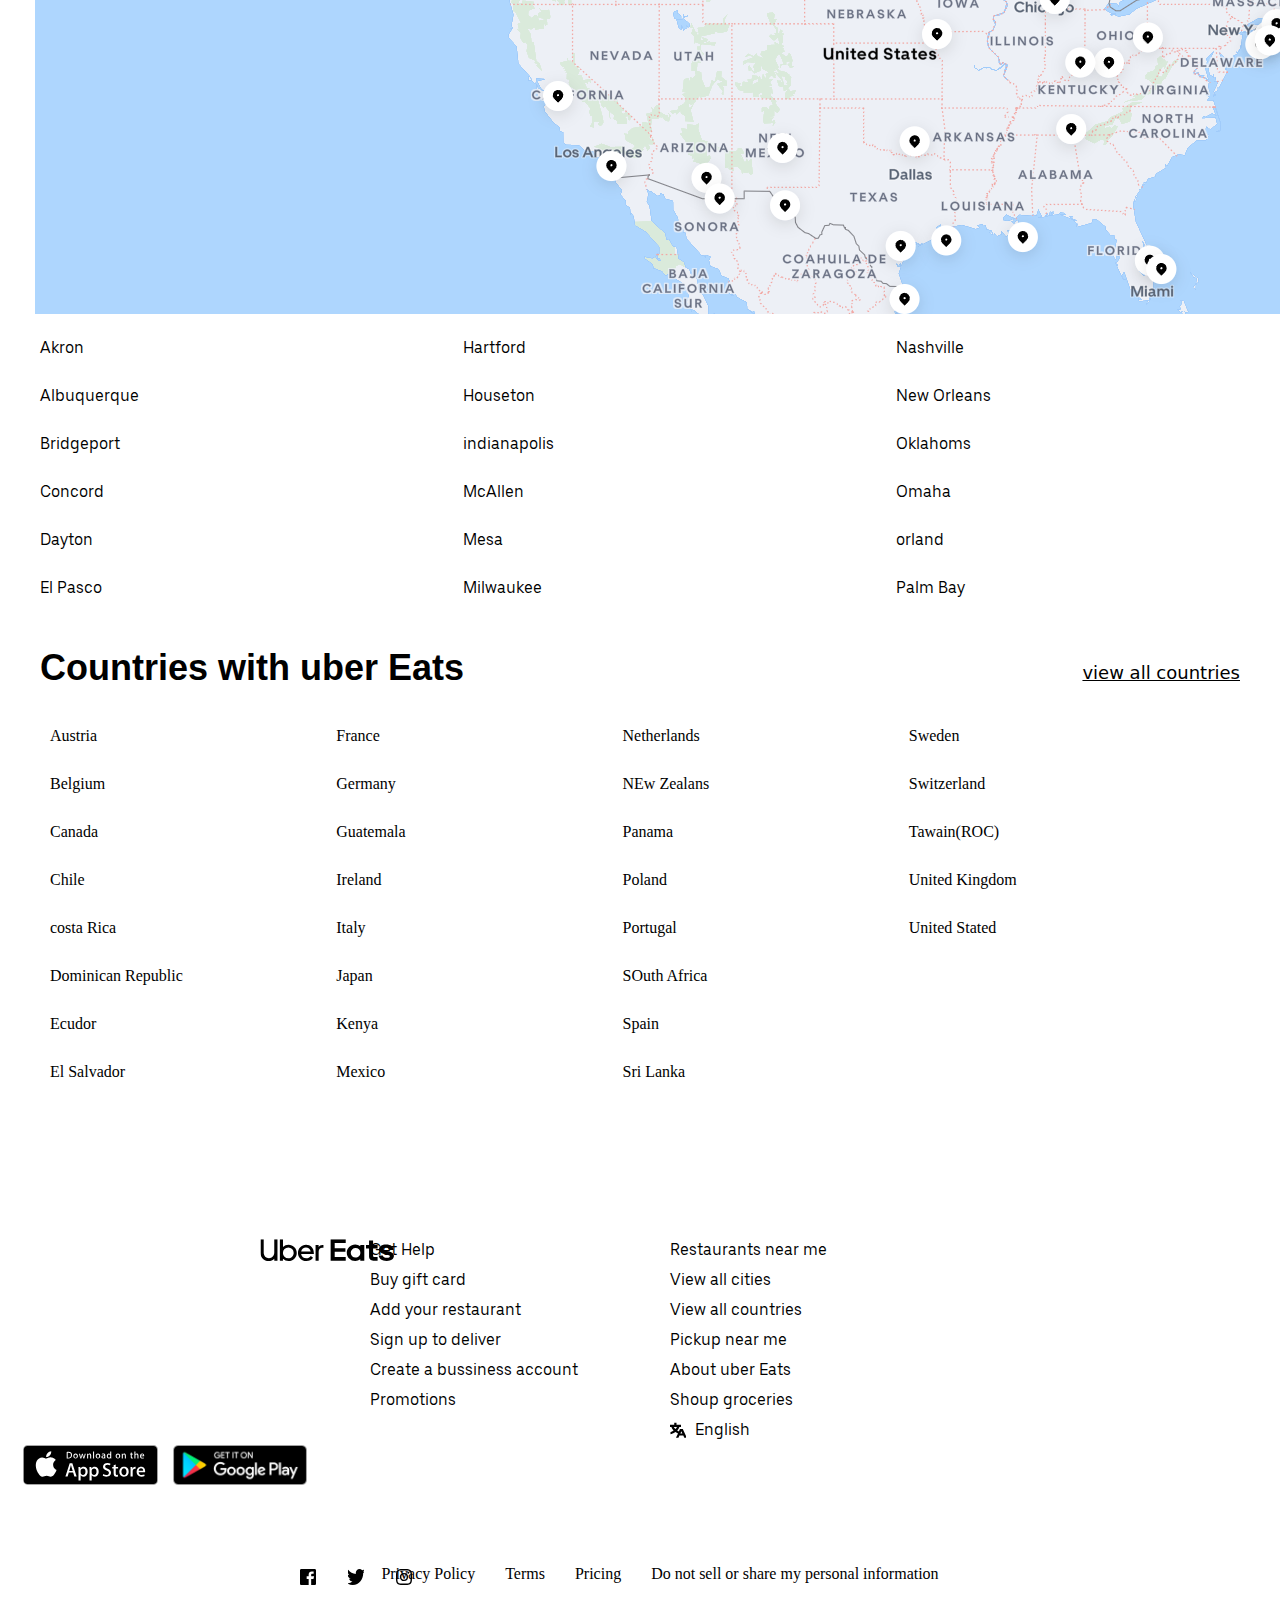
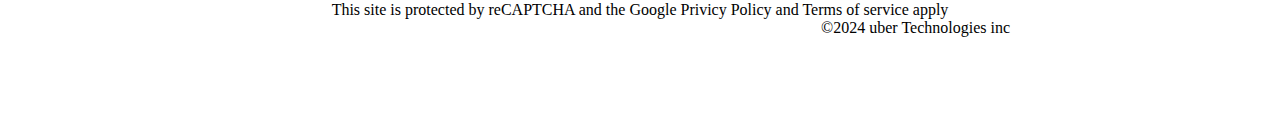
==== commit 3fe2ea3a: "azure" ====
--- a/index.html
+++ b/index.html
@@ -20,11 +20,11 @@
                 </div>
             </div>
             <div class="header-container">
-                <button class="Log-in-btn"> Log In</button>
+                <button class="Log-in-btn"> Log in</button>
                 <button class="sign-in-button">Sign up</button>
             </div>
         </div>
-
+<div class="famous">
                 <div class="banner-heading">
                 <h1>Order delivery near you</h1>
                 </div>
@@ -39,12 +39,13 @@
                       
 
                        <div class="clock-img">
-                        <img src="image/clock.svg" alt="" height="24px" width="24">
-                         <select>
-                        
-                           <option value="q">Delivery now</option>
-                           <option value="q">schedule for </option>
-                        </select>
+                        <img src="image/clock.svg" alt="" height="24px" width="24px">
+                        <div class="mute">
+                      <p>Deliver now</p>
+                    </div>
+                      <svg width="24px" height="24px" fill="none" viewBox="0 0 24 24" xmlns="http://www.w3.org/2000/svg" aria-hidden="true" focusable="false"><path d="M17 11.7494V14.916L12 11.0827L7 14.916V11.7494L12 7.91602L17 11.7494Z" fill="#000000" transform="rotate(180, 12, 12)"></path></svg>
+                 
+                       
                     </div>
                     <div class="here">
                     <button class="search-here">Search here</button>
@@ -53,23 +54,24 @@
              </div>
             <div class="second">Or
 <p>Sign In</p>
-            </div>  
+            </div> 
+            </div> 
            </header>
 <div class="auth-section-main">
 
 <div class="auth">
-    <img src="image/feed.webp" alt="" width="330.328">
+    <img src="image/feed.webp" alt="" >
         <h1>Feed Your employees</h1>
         <p>Create a business account</p>
 
 </div>
-<div class="auth-main">
-    <img src="image/restaurant.webp" alt="" width="">
+<div class="auth">
+    <img src="image/restaurant.webp" alt="" >
     <h1>Your restaurant,delivered</h2>
     <p>Add your restaurant</p>
 
 </div>
-<div class="auth-side">
+<div class="auth">
     <img src="image/delivery.webp" alt="">
     <h1>delivered with uber Eats</h3>
     <p>Sign up to deliver</p>
@@ -115,7 +117,7 @@
 </div>
 </div>
     
-      <div class="contries-uber">
+      <div class="countries-uber">
         <h1>Countries with uber Eats</h1>
       </div>
       <div class="view">
--- a/style.css
+++ b/style.css
@@ -1,40 +1,68 @@
 
 *{
     margin: 0;
+    object-fit: cover;
     box-sizing: border-box;
-    object-fit: cover;
-}
-   
+}
+body{
+    padding: 0;
+    margin: 0;
+    overflow-x: hidden;
+}
+@font-face {
+     font-family: UberMove;
+      src: url(font/14f73a3f74611002.woff2);
+}
+@font-face {
+    font-family: UberMoveText;
+    src: url(font/276edd4275dda838.woff2);
+}
+@font-face {
+    font-family: UberMoveText-Medium;
+    src: url(font/eee1724e2e5a8ebd.woff2);
+}
+@font-face {
+    font-family: Roboto;
+    src: url(font/KFOmCnqEu92Fr1Mu4mxK.woff2);
+}
+@font-face {
+    font-family: Roboto-medium;
+    src: url(font/KFOlCnqEu92Fr1MmEU9fBBc4\(1\).woff2);
+}
 
 header{
-    background-image: url("image/ubereats.png");
-    background-repeat: no-repeat;
-    background-size: cover;
+       background: center / cover no-repeat url(/image/ubereats.png);
     box-sizing: border-box;
     height:100vh;
-    object-fit: cover;
+    /* object-fit: cover; */
     width: 100%;
-    object-fit: contain;
+    /* object-fit: contain; */
 
 }
 .header-container{
-    gap: 9px;
-    padding: 10px;
+    gap: 15px;
+    margin-top: 4px;
+    display: flex;
+    align-items: end;
+    justify-content: end;
+    padding-top: 10px;
     cursor: pointer;
-    width:21%;
-    transform: translateX(200px);
-    
-    
+    /* width:21%; */
 }
     .header-container :hover{
       color: #817c7c;
     }
-
+.famous{
+    display: flex;
+    flex-direction: column;
+    margin-top: 333px ;
+    
+}
 
 .nav-bar{
-
-    display: flex;
-    align-items: center;
+/* width: 100%; */
+    display: flex;
+    /* align-items: center; */
     justify-content: space-between;
 }
 
@@ -43,52 +71,72 @@
         align-items: center;
         gap:40px;
     }
-    .menu{
-        transform: translateX(2px);
-        padding-top: 19px;
+    .menu img{
+        transform: translateY(9px);
     }
 
 .sign-in-button{
-    color: white;
-     border-radius: 50px;
-     height: 40px;
-     width: 24%;
-     background-color: black;
-     font-size: 14px;
+   width: 73.7px;
+   height: 36px;
+align-items: center;
+    background-attachment: scroll;
+    background-clip: border-box;
+    background-color: #000000;
+    
+    box-sizing: border-box;
+    color: rgb(255, 255, 255);
+    display: flex;
+    font-family: UberMoveText-medium;
+    font-size: 14px;
+    font-weight: 500;
+    height: 36px;
+    justify-content: center;
+    border-radius: 500px;
+    border: none;
+    line-height: 16px;
+
+     
 }
 .logo-uber{
-    transform: translateX(-17px);
-    padding-top: 20px;
+    transform: translateX(-18px);
+    padding-top: 10px;
+}
+.logo-uber img{
+    margin-top: 8px;
 }
 .Log-in-btn{
-    color: black;
-     border-radius: 50px;
-     height: 40px;
-     width: 20%;
-     background-color: white;
-}
-
-
-.auth-section-main{
-    size: 70px;
-    display:flex;
-    grid-template-columns: 1fr 1fr 1fr;
-    box-sizing: border-box;
-    gap: 60px;
-    width: 100%;
-    margin-top: 10px;
-    
+
+width: 63.8667px;
+height: 36px;
+transform: translateX(-1px);
+}
+.Log-in-btn {
+    box-shadow: rgba(0, 0, 0, 0.1) 0px 0px 8px 0px, rgba(0, 0, 0, 0.04) 0px 4px 4px 0px;
+box-sizing: border-box;
+color: rgb(0, 0, 0);
+display: flex;
+font-family: UberMoveText-Medium;
+font-size: 14px;
+font-weight: 500;
+height: 36px;
+justify-content: center;
+line-height: 16px;
+text-align: center;
+align-items: center;
+border: none;
+background-color: #ffffff;
+border-radius: 500px;
+
 }
 
 .auth {
     margin-top: 70px;
     margin-left: 0;
-    
-    
 }
 .auth img{
-    width: 590px;
+    width: 600px;
     margin:0px;
+    height: 282.89px;
     
 
 }
@@ -97,15 +145,12 @@
 }
 .auth-main{
          margin-top: 70px; 
-         width: 100%;
-         margin-left:-36px ;
-        object-fit: cover;
-
-        
+                width: 100%;  
 }
 .auth-main img{
-    width: 590px;
+width: 30%;
     object-fit: cover;
+    height: 282.89px;
     
 }
 .auth-main p{
@@ -113,14 +158,13 @@
 }
 .auth-side{
      margin-top: 70px;
-     margin-left: px;
+     max-width: 527px;
+
 }
 .auth-side img{
-     width: 590px; 
-    /* align-items: flex-end; */
-    /* float: right; */
-    margin-left: -70px;
-
+     width: 100%; 
+     height: 282.89px;
+    
 }
 
 .auth-side p{
@@ -129,71 +173,90 @@
 .crave-main{
     display: grid;
 }
-
-
-      
+ 
 .banner-container{
-    position: relative;
-    /* padding: 320px;  */
+  
     padding-left: 30px;
     justify-content: center;
     align-items: center;
-
-}
-
-.form1{
-    position: absolute;
+    border: none;
+    height: 56px;
 }
 
 input{
-    padding: 20px;
+    /* position: relative; */
+    height: 56px;
+    /* padding: 20px; */
     width: 500px;
+    padding-left: 20px;
+    border: none;
+    /* margin-top: 12px; */
+color: #a7a7a7;
+font-size: 16px;
+font-weight: 400;
+letter-spacing: normal;
+line-height: 24px;
+appearance: none;
+/* color: rgb(0, 0, 0); */
+font-family: UberMoveText;
+font-size: 16px;
+line-height: 24px;
 
 }
 .banner-container form ::placeholder{
-    padding: 30px;
+    padding-left: 36px;
     font-weight: 400;
-    font-family: UberMoveText, system-ui, "Helvetica Neue", Helvetica, Arial, sans-serif;
-    font-size: 17px;
-}
-   
-
-.form1 img{
-    margin-top: 15px;
-
-}
-select{
-    padding: 20px;
-}
+font-family: UberMoveText-Medium;
+font-weight: 400;
+    font-size: 16px;
+    border: none;
+    font-size: 16px;
+    color: inherit;
+    transform: translateY(-1px);
+}
+
 .search-here{
-    padding: 13px;
-    border-radius: 9px;
-    width: 133px;
-    align-items: center;
-    font-weight: 900;
-    font-size: 14px;
-    line-height: 30px;
-    margin: 10px; 
-    /* border-radius: 12px;    */
-    width: 133px;
-     transform: translateX(-40px);
-    color: white;
-    background-color: black;
+    
+    border-radius: 8px;
+    width: 132.3px;
+    height: 56px;
+    align-items: center;
+background-color: rgb(0, 0, 0);
+box-sizing: border-box;
+color: rgb(255, 255, 255);
+cursor: pointer;
+display: flex;
+font-family: UberMoveText-medium;
+font-size: 18px;
+font-weight: 500;
+height: 56px;
+justify-content: center;
+letter-spacing: normal;
+line-height: 24px;
+border: none;
+margin-left: 8px;
+
+     
      }
     
-    
-
+     .banner-heading{
+        /* width: 100%; */
+        display: flex;
+        margin-left: 40px;
+
+     }
    .banner-heading h1{
-    display: block;
-    line-height: 4px;
-        font-family: UberMove, sans-serif;
-        line-height:64px;
-        font-size: 52px;
-        transform: translateY(320px);
-        margin-left: 40px;
-        font-weight: 590;
-        max-width: 60%;
+    width: 607.8px;
+            /* transform: translateY(323px); */
         
+       color: rgb(0, 0, 0);
+display: block;
+font-family: UberMove;
+font-size: 52px;
+font-weight: 700;
+height: 64px;
+line-height: 64px;
+
    }
    .nav-bar{
     padding: 0 40px;
@@ -203,22 +266,12 @@
     gap: 3px;
   }
 
-
-    
-   
 .banner-container-logo{
     display: flex;
-transform: translateY(339px);
-    /* transform: translateX(10px); */
-    /* border: none; */
-    /* outline: no */
-}
-
-.banner-container img{
-    position: absolute;
-    transform:  translateX(15px);
-    align-items: center;
-    margin-top: 17px;
+    /* transform: translateY(363px); */
+    /* text-align: center; */
+    margin-left: 10px;
+      
 }
  
  .contries-uber{
@@ -231,11 +284,14 @@
     line-height: 44px;
     padding-top: 24px;
  }
-.contries-uber h1{
+.countries-uber h1{
     font-size: 36px;
     padding-top: 44px;
     padding-left: 40px;
     padding-bottom: 44px;
+    font-family: sans-serif;
+    font-weight: 700;
+    line-height: 44px;
 
 }
 .view{
@@ -269,7 +325,7 @@
 }
 .countries ul{
     display: grid;
-    grid-template-columns: 266.25px 266.25px 266.25px  266.25px;
+    grid-template-columns: 266.25px 276.25px 230.25px  236.25px;
     grid-template-rows: 24px 24px 24px 24px 24px 24px ; 
     margin-top: 24px;
     row-gap: 24px;
@@ -328,9 +384,7 @@
 .crave-main h1{
     padding-left: 35px;
   }
-  .bottom-uber{
-    transform: translateX(50px);
-  }
+  
   .play img{
     width: 134px;
   }
@@ -354,15 +408,14 @@
 
 }
 .right-footer{
-    width: 1500px;
+    width: 100%;
     display: flex;
     text-decoration: none;
     list-style: none;
     flex-direction: column;
     align-items: center;
-    transform: translateX(290px);
     margin-top: -130px;
-    padding-left: 260px;
+    /* padding-left: 260px; */
     padding-bottom: 100px;
     
 }
@@ -378,8 +431,9 @@
 }
 .terms {
     display: flex;
+    padding: 0;
     margin-top: 18px;
-    padding-right:560px;
+    
 }
 .last-footer .span{
     display: flex;
@@ -390,10 +444,14 @@
 }
 .last-footer{
     display: flex;
-    justify-content: center;
-    width: 80%;
-    transform: translateY(-20px);
-    margin-left: 350px;
+    
+    /* justify-content: center; */
+    width: 100%;
+    margin: 0;
+    transform: translateX(-270px);
+    justify-content: flex-end;
+    /* transform: translateY(-20px); */
+    /* margin-left: 350px; */
 }
 .right-footer .policy ul li{
     width:10px;
@@ -427,55 +485,97 @@
     /* justify-content: center; */
 
 }
-select{
-    transform: translateX(30px);
-}
-    /* align-items: center; */
-    /* justify-content: center; */
-
 .clock-img{
     
     display: flex;
-    padding: 20px;
-    width: 500px;
+    /* padding: 20px; */
+    
+    width: 191.23px;
+    height: 56px;
+    /* margin-left: -41px; */
     cursor:pointer;
-    position: relative;
+    align-items: center;
+    /* transform: translateY(20px); */
+    /* position: relative; */
+    background-color: #ffffff;
+    margin-left: 8px;
 }
 .clock-img img{
-    position: absolute;
-    top: 20px;
-    left: 20px;
+    /* position: absolute; */
+    margin-left: 16px;
+    margin-top: 0px;
+    /* top: 20px; */
+    /* left: 20px; */
+    align-items: center;
+    justify-content: center;
     z-index: 1;
-    /* transform: translateX(0px); */
-    
+    margin-right: 12px;
+    
+}
+.mute{
+    display: flex;
+    align-items: center;
+    justify-content: center;
+    margin-right: 16px;
+
+    
+}
+.mute p{
+width: 87.23px;
+height: 20px;
+color: rgb(0, 0, 0);
+cursor: pointer;
+display: flex;
+flex-direction: column;
+font-family: UberMoveText-Medium;
+font-size: 16px;
+font-weight: 500;
+line-height: 20px;
+
 }
 select {
-    width: 210px;
+    height: 56px;
+    width: 139.23px;
     /* transform: translateX(-px); */
-    margin-left: 20px;
-
-}
- select q{
-    padding-left: 30px;
- }  
-.form option q1{
-    font-weight: 700;
-    margin: 40px;
-}
+    /* margin-left: 20px; */
+    font-family: UberMoveText, system-ui, "Helvetica Neue", Helvetica, Arial, sans-serif;
+font-size: 16px;
+font-weight: 500;
+line-height: 20px;
+border: none;
+background-color: #ffffff;
+margin-left: 10px;
+padding-left: 20px;
+gap: 20px;
+display: flex;
+
+}
+ 
 .second{
     display: flex; 
-    transform: translateY(-290px);
-    gap: 3.89px;
-    padding-left: 43px;
-    font-size: 13px;
-    margin-top: -10px;
+       font-size: 14px;
+    /* margin-top: -10px; */
     letter-spacing: 0.12px;
-    font-family: UberMoveText, system-ui, "Helvetica Neue", Helvetica, Arial, sans-serif;
- font-weight: 500;
+    font-family: UberMoveText-Medium;
+ margin-left: 40px;
+ margin-top: 24px;
+ /* width: 100%; */
+ height: 16px;
     }
     .second p{
         text-decoration: underline;
+        color: rgb(0, 0, 0);
+cursor: pointer;
+font-family: UberMoveText-Medium;
+font-size: 14px;
+font-weight: 500;
+line-height: 16px;
+margin-left: 3px;
+letter-spacing: 0.12px;
+
     }
+    
+    
     .auth-section-main h1{
         font-size: 28px;
         font-family: Ubermove, sans-serif;
@@ -513,7 +613,7 @@
 line-height: 44px;
       }
       .me span{
-        margin-right: 50px;
+        /* margin-right: 50px; */
         text-decoration: underline;
         margin-top: 20px;
       }
@@ -521,4 +621,21 @@
     justify-content: center;
     align-items: center;
 }
-
+.auth-section-main{
+    display: grid;
+    grid-template-columns: 600px 600px 500px;
+    
+    gap: 15px;
+
+}
+.banner-container img{
+    position: absolute;
+    z-index: 3;
+    margin-top: 16px;
+    transform: translateX(16px);
+}
+.banner-container-logo{
+    align-items: center;
+    display: flex;
+    margin-top: 40px;
+}
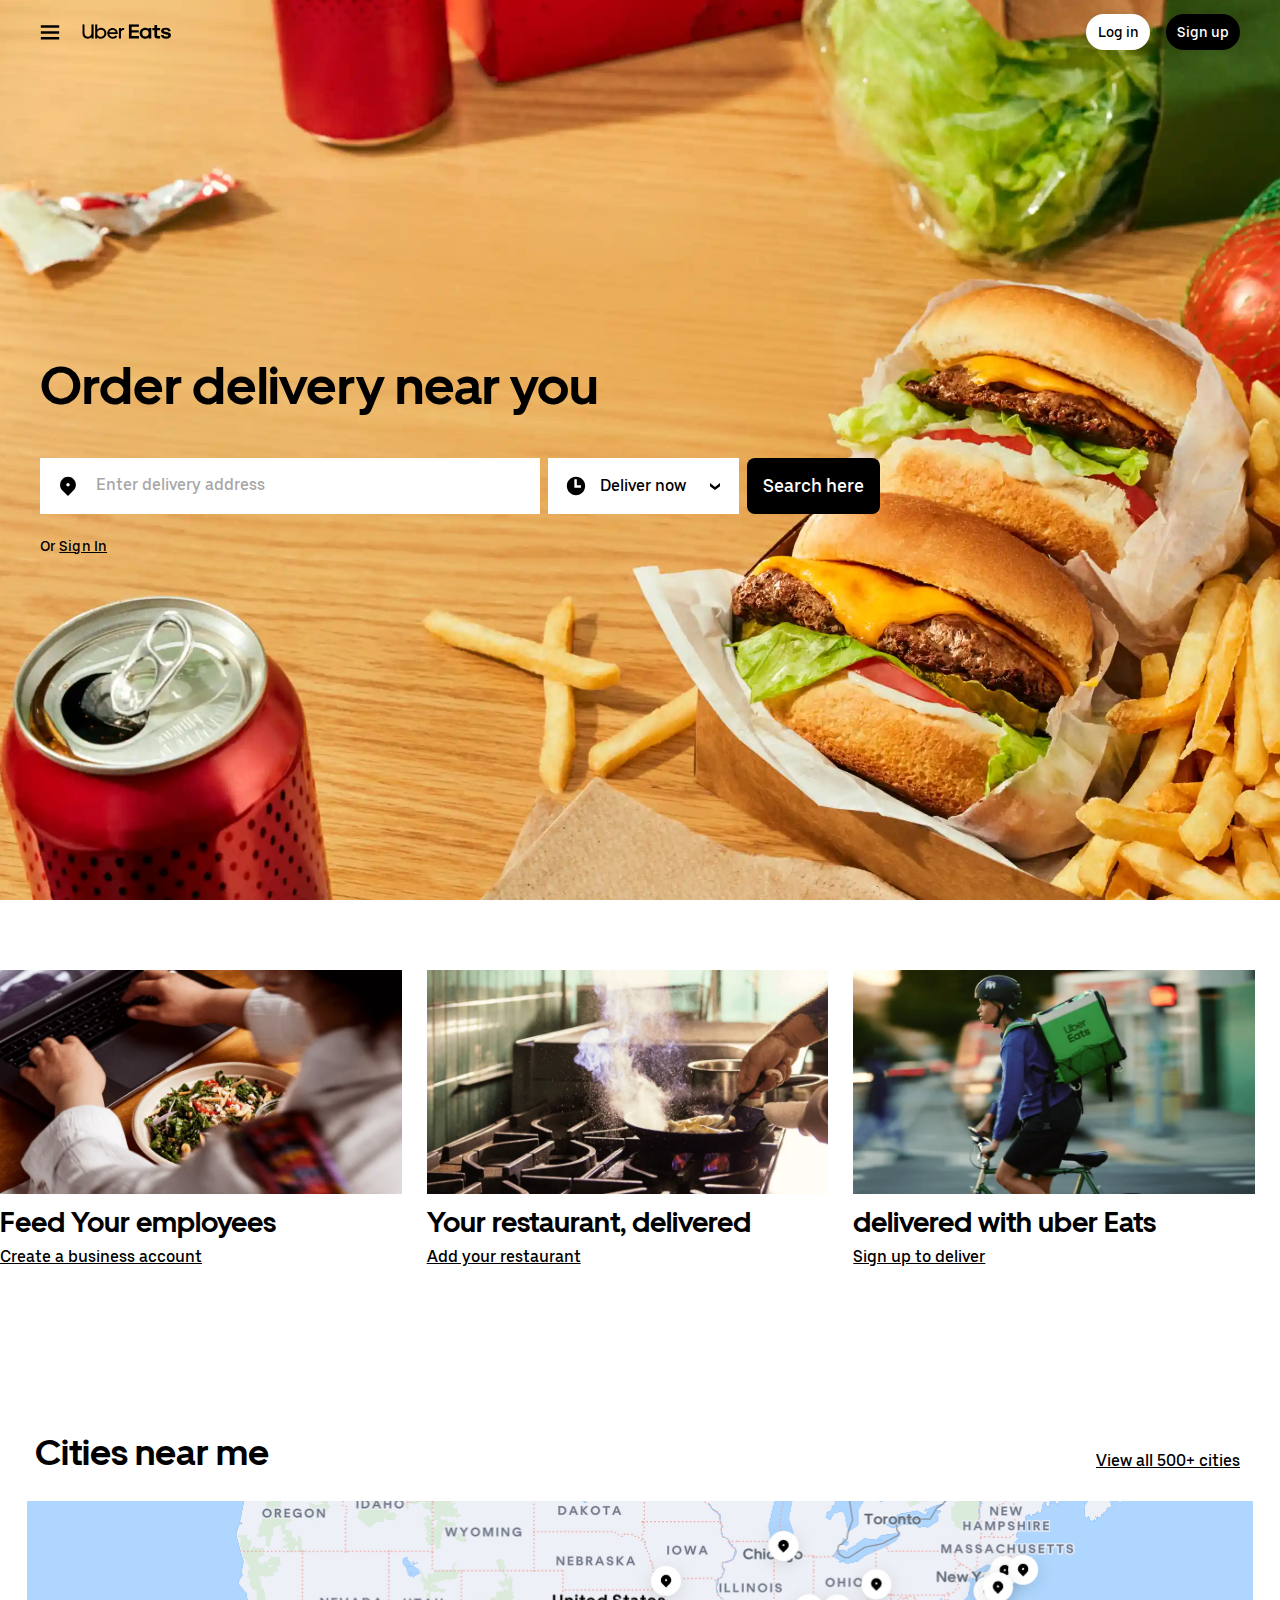
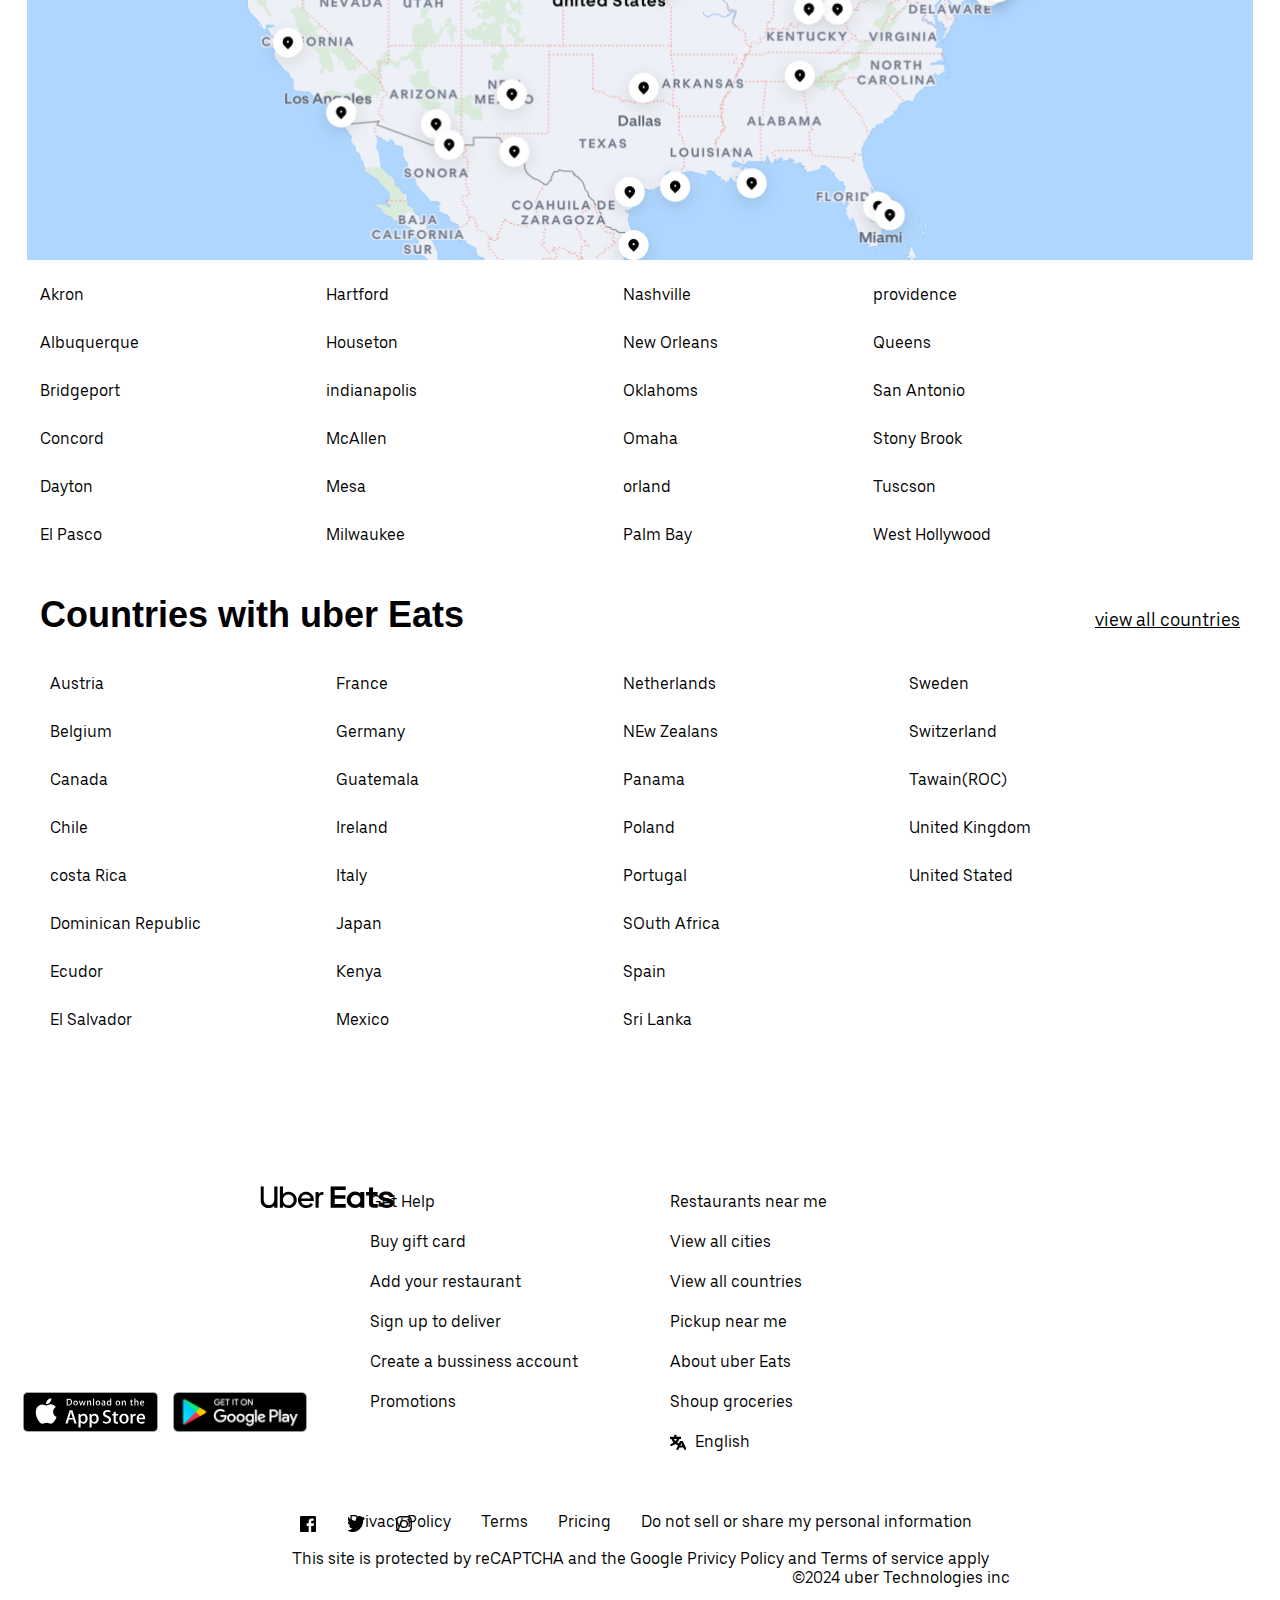
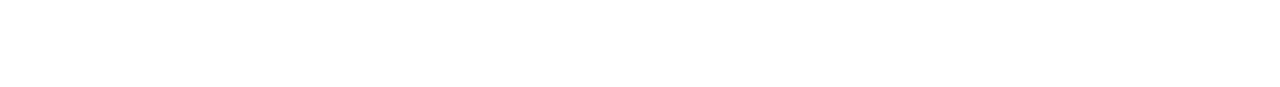
==== commit 0743cddd: "azure" ====
--- a/index.html
+++ b/index.html
@@ -16,10 +16,11 @@
                    <img src="image/menu1.svg" alt="">
                 </div>
                 <div class="logo-uber">
-                   <img src="/image/uber.svg" alt="" height="16px" width="89px">
+                   <img src="image/uber.svg" alt="" height="16px" width="89px">
                 </div>
             </div>
             <div class="header-container">
+                <button class="mobile"><svg aria-hidden="true" focusable="false" viewBox="0 0 26 26" class="dx dl dy dz"><path fill-rule="evenodd" clip-rule="evenodd" d="M18.958 7.042a5.958 5.958 0 11-11.916 0 5.958 5.958 0 0111.916 0zM3.25 21.667c0-3.575 2.925-6.5 6.5-6.5h6.5c3.575 0 6.5 2.925 6.5 6.5v3.25H3.25v-3.25z"></path></svg></button>
                 <button class="Log-in-btn"> Log in</button>
                 <button class="sign-in-button">Sign up</button>
             </div>
@@ -57,6 +58,23 @@
             </div> 
             </div> 
            </header>
+
+
+           <div class="new-res">
+<div class="res">
+   
+    <img src="image/1785b90d-03e0-494c-824a-1bf7c12896cc.svg" alt="mine">
+<div><span>There’s more to love in the Android app.</span></div>
+</div>
+
+<div class="res-app">
+    <button>
+       <img src="image/new res.svg" alt="">
+    <p>Get the app</p>
+    </button>
+</div>
+
+           </div>
 <div class="auth-section-main">
 
 <div class="auth">
@@ -67,7 +85,7 @@
 </div>
 <div class="auth">
     <img src="image/restaurant.webp" alt="" >
-    <h1>Your restaurant,delivered</h2>
+    <h1>Your restaurant, delivered</h2>
     <p>Add your restaurant</p>
 
 </div>
@@ -95,28 +113,28 @@
                 <li>Concord</li> 
                 <li>Dayton</li>
                 <li>El Pasco</li>
-                <li>Hartford</li>
-                <li>Houseton</li>
-                <li>indianapolis</li>
-                <li>McAllen</li>
-                <li>Mesa</li>
-                <li>Milwaukee</li>
+                <li class="none">Hartford</li>
+                <li class="none">Houseton</li>
+                <li class="none">indianapolis</li>
+                <li class="none">McAllen</li>
+                <li class="none">Mesa</li>
+                <li class="none">Milwaukee</li>
                 <li>Nashville</li>
                 <li>New Orleans</li>
                 <li>Oklahoms</li>
                 <li>Omaha</li>
                 <li>orland</li>
                 <li>Palm Bay</li>
-                <li>providence</li>
-                <li>Queens</li>
-                <li>San Antonio</li>
-                <li>Stony Brook</li>
-                <li>Tuscson</li>
-                <li>West Hollywood</li>
+                <li class="none">providence</li>
+                <li class="none">Queens</li>
+                <li class="none">San Antonio</li>
+                <li class="none">Stony Brook</li>
+                <li class="none">Tuscson</li>
+                <li class="none">West Hollywood</li>
             </ul>
 </div>
 </div>
-    
+    <div class="absolute">
       <div class="countries-uber">
         <h1>Countries with uber Eats</h1>
       </div>
@@ -157,6 +175,7 @@
       </ul>
      
       </div>
+      </div>
       <div class="bottom-uber">
   <img src="image/uber.svg" alt="logo">
 
@@ -179,7 +198,7 @@
             <li>Shoup groceries</li>
         </ul>
         <div class="english">
-            <img src="/image/eng.svg" alt="logo" width="16px" height="16px">
+            <img src="image/eng.svg" alt="" width="16px" height="16px">
             <ul>English</ul>
         </div>
 
@@ -196,7 +215,7 @@
 
       <div class="footer">
         <div class="footer-left">
-     <img src="/image/face.svg" alt="logo" width="16px" height="16px">
+     <img src="image/face.svg" alt="logo" width="16px" height="16px">
      <img src="image/twitter.svg" alt="logo" width="16px" height="16px">
      <img src="image/insta.svg" alt="logo" width="16px" height="16px">
      </div>
@@ -216,6 +235,6 @@
 
 </div>
         </div>
-    
+    </div>
 </body>
 </html>--- a/style.css
+++ b/style.css
@@ -1,641 +1,924 @@
-
-*{
-    margin: 0;
-    object-fit: cover;
-    box-sizing: border-box;
-}
-body{
-    padding: 0;
-    margin: 0;
-    overflow-x: hidden;
+* {
+  margin: 0;
+  object-fit: cover;
+  box-sizing: border-box;
+}
+body {
+  padding: 0;
+  margin: 0;
+  overflow-x: hidden;
 }
 @font-face {
-     font-family: UberMove;
-      src: url(font/14f73a3f74611002.woff2);
+  font-family: UberMove;
+  src: url(font/14f73a3f74611002.woff2);
 }
 @font-face {
-    font-family: UberMoveText;
-    src: url(font/276edd4275dda838.woff2);
+  font-family: UberMoveText;
+  src: url(font/276edd4275dda838.woff2);
 }
 @font-face {
-    font-family: UberMoveText-Medium;
-    src: url(font/eee1724e2e5a8ebd.woff2);
+  font-family: UberMoveText-Medium;
+  src: url(font/eee1724e2e5a8ebd.woff2);
 }
 @font-face {
-    font-family: Roboto;
-    src: url(font/KFOmCnqEu92Fr1Mu4mxK.woff2);
+  font-family: Roboto;
+  src: url(font/KFOmCnqEu92Fr1Mu4mxK.woff2);
 }
 @font-face {
-    font-family: Roboto-medium;
-    src: url(font/KFOlCnqEu92Fr1MmEU9fBBc4\(1\).woff2);
-}
-
-header{
-       background: center / cover no-repeat url(/image/ubereats.png);
-    box-sizing: border-box;
-    height:100vh;
-    /* object-fit: cover; */
-    width: 100%;
-    /* object-fit: contain; */
-
+  font-family: Roboto-medium;
+  src: url(font/KFOlCnqEu92Fr1MmEU9fBBc4\(1\).woff2);
+}
+
+* {
+  font-family: UberMoveText;
+}
+
+header {
+  background: center / cover no-repeat url(image/main.webp);
+  box-sizing: border-box;
+  height: 100vh;
+  /* object-fit: cover; */
+  width: 100%;
+  position: relative;
+}
+.header-container {
+  gap: 15px;
+  margin-top: 4px;
+  display: flex;
+  align-items: end;
+  justify-content: end;
+  padding-top: 10px;
+  cursor: pointer;
+  /* width:21%; */
+}
+.header-container :hover {
+  color: #817c7c;
+}
+.famous {
+  display: flex;
+  flex-direction: column;
+  /* margin-top: 333px; */
+  position: absolute;
+  top: 39.3%;
+}
+
+.nav-bar {
+  display: flex;
+  justify-content: space-between;
+}
+
+.home-section {
+  display: flex;
+  align-items: center;
+  gap: 40px;
+}
+.menu img {
+  transform: translateY(9px);
+}
+
+.sign-in-button {
+  width: 73.7px;
+  height: 36px;
+  align-items: center;
+  background-attachment: scroll;
+  background-clip: border-box;
+  background-color: #000000;
+
+  box-sizing: border-box;
+  color: rgb(255, 255, 255);
+  display: flex;
+  font-family: UberMoveText-medium;
+  font-size: 14px;
+  font-weight: 500;
+  height: 36px;
+  justify-content: center;
+  border-radius: 500px;
+  border: none;
+  line-height: 16px;
+}
+.logo-uber {
+  transform: translateX(-18px);
+  padding-top: 10px;
+}
+.logo-uber img {
+  margin-top: 8px;
+}
+.Log-in-btn {
+  width: 63.8667px;
+  height: 36px;
+  transform: translateX(-1px);
+}
+.Log-in-btn {
+  box-shadow: rgba(0, 0, 0, 0.1) 0px 0px 8px 0px,
+    rgba(0, 0, 0, 0.04) 0px 4px 4px 0px;
+  box-sizing: border-box;
+  color: rgb(0, 0, 0);
+  display: flex;
+  font-family: UberMoveText-Medium;
+  font-size: 14px;
+  font-weight: 500;
+  height: 36px;
+  justify-content: center;
+  line-height: 16px;
+  text-align: center;
+  align-items: center;
+  border: none;
+  background-color: #ffffff;
+  border-radius: 500px;
+}
+
+.auth {
+  margin-top: 70px;
+  margin-left: 0;
+  padding-right: 25px;
+}
+.auth img {
+  max-width: 100%;
+  margin: 0px;
+}
+.auth p {
+  display:flex;
+  text-decoration: underline;
+}
+.auth-main {
+  margin-top: 70px;
+  width: 100%;
+}
+.auth-main img {
+  width: 30%;
+  object-fit: cover;
+  height: 282.89px;
+}
+.auth-main p {
+  text-decoration: underline;
+}
+.auth-side {
+  margin-top: 70px;
+  max-width: 527px;
+}
+.auth-side img {
+  width: 100%;
+  height: 282.89px;
+}
+
+.auth-side p {
+  text-decoration: underline;
+}
+.crave-main {
+  display: grid;
+}
+
+.banner-container {
+  padding-left: 30px;
+  justify-content: center;
+  align-items: center;
+  border: none;
+  height: 56px;
+}
+
+input {
+  /* position: relative; */
+  height: 56px;
+  width: 500px;
+  
+  padding-left: 20px;
+  border: none;
+  /* margin-top: 12px; */
+  color: #a7a7a7;
+  font-size: 16px;
+  font-weight: 400;
+  letter-spacing: normal;
+  line-height: 24px;
+  appearance: none;
+  /* color: rgb(0, 0, 0); */
+  font-family: UberMoveText;
+  font-size: 16px;
+  line-height: 24px;
+}
+.banner-container form ::placeholder {
+  padding-left: 36px;
+  font-weight: 400;
+  font-family: UberMoveText-Medium;
+  font-weight: 400;
+  font-size: 16px;
+  border: none;
+  font-size: 16px;
+  color: inherit;
+  transform: translateY(-1px);
+}
+
+.search-here {
+  border-radius: 8px;
+  width: 132.3px;
+  height: 56px;
+  align-items: center;
+  background-color: rgb(0, 0, 0);
+  box-sizing: border-box;
+  color: rgb(255, 255, 255);
+  cursor: pointer;
+  display: flex;
+  font-family: UberMoveText-medium;
+  font-size: 18px;
+  font-weight: 500;
+  height: 56px;
+  justify-content: center;
+  letter-spacing: normal;
+  line-height: 24px;
+  border: none;
+  margin-left: 8px;
+}
+
+.banner-heading {
+  /* width: 100%; */
+  display: flex;
+  margin-left: 40px;
+}
+.banner-heading h1 {
+    color: rgb(0, 0, 0);
+  display: block;
+  font-family: UberMove;
+  font-size: 52px;
+  font-weight: 700;
+  height: 64px;
+  line-height: 64px;
+}
+.nav-bar {
+  padding: 0 40px;
+}
+form {
+  display: flex;
+  gap: 3px;
+}
+
+.banner-container-logo {
+  display: flex;
+   margin-left: 10px;
+}
+
+.contries-uber {
+  justify-content: space-between;
+  display: block;
+  text-size-adjust: 100%;
+  font-family: UberMoveText, sans-serif;
+  font-size: 36px;
+  font-weight: 700;
+  line-height: 44px;
+  padding-top: 24px;
+}
+.countries-uber h1 {
+  font-size: 36px;
+  padding-top: 44px;
+  padding-left: 40px;
+  padding-bottom: 44px;
+  font-family: sans-serif;
+  font-weight: 700;
+  line-height: 44px;
+}
+.view {
+  display: flex;
+  justify-content: right;
+  margin-top: -72px;
+  font-size: 16px;
+  padding-right: 40px;
+  text-decoration: underline;
+  font-family: system-ui, -apple-system, BlinkMacSystemFont, "Segoe UI", Roboto,
+    Oxygen, Ubuntu, Cantarell, "Open Sans", "Helvetica Neue", sans-serif;
+  font-size: large;
+}
+.countries-list ul {
+  margin-left: 10px;
+}
+.countries-list ul {
+  display: grid;
+  grid-template-columns: 266.25px 266.25px 266.25px 200.25px;
+  grid-template-rows: 24px 24px 24px 24px 24px 24px 24px 24px;
+  margin-top: 24px;
+  row-gap: 24px;
+  grid-auto-flow: column;
+  column-gap: 20px;
+  text-size-adjust: 100%;
+  width: 85%;
+  justify-content: space-between;
+  margin-top: 24px;
+  text-decoration: none;
+  list-style: none;
+  padding-top: 20px;
+}
+.countries ul {
+  display: grid;
+  grid-template-columns: 266.25px 276.25px 230.25px 236.25px;
+  grid-template-rows: 24px 24px 24px 24px 24px 24px;
+  margin-top: 24px;
+  row-gap: 24px;
+  grid-auto-flow: column;
+  column-gap: 20px;
+  width: 85%;
+  justify-content: space-between;
+  text-decoration: none;
+  list-style: none;
+  font-family: UberMoveText, system-ui, "Helvetica Neue", Helvetica, Arial,
+    sans-serif;
+}
+.map {
+  display: block;
+  height: 360px;
+  /* height: 100%; */
+  margin-top: 20px;
+  width: 95.83%;
+  margin: auto;
+}
+.map img {
+  /* padding-left: 35px; */
+  background-size: cover;
+  box-sizing: border-box;
+  width: 100%;
+  height: 100%;
+
+}
+.bottom-uber img {
+  display: flex;
+  margin-top: 80px;
+  margin-bottom: 64px;
+  padding-bottom: 88px;
+  padding-left: 260px;
+  padding-top: 72px;
+  text-size-adjust: 100%;
+}
+
+.end-card ul {
+  text-decoration: none;
+  list-style: none;
+  font-family: UberMoveText, system-ui, "Helvetica Neue", Helvetica, Arial,
+    sans-serif;
+  letter-spacing: -0.017px;
+  width: 280px;
+  line-height: 40px;
+}
+.end-card {
+  height: 40px;
+  display: grid;
+  line-height: 30px;
+  grid-gap: 100px;
+  grid-template-columns: 200px 200px;
+  justify-content: right;
+  justify-content: end;
+  padding-right: 450px;
+  transform: translateY(-180px);
+  font-family: UberMoveText, system-ui, "Helvetica Neue", Helvetica, Arial,
+    sans-serif;
+}
+
+.crave-main h1 {
+  padding-left: 35px;
+}
+
+.play img {
+  width: 134px;
+}
+.apple-play {
+  display: flex;
+  gap: 15px;
+  justify-content: center;
+  padding-right: 950px;
+  transform: translateY(-190px);
+  margin-top: 180px;
+}
+.footer {
+  display: flexbox;
+  justify-content: space-around;
+}
+.footer-left {
+  display: flex;
+  gap: 32px;
+  padding-left: 300px;
+  transform: translateY(-110px);
+}
+.right-footer {
+  width: 100%;
+  display: flex;
+  text-decoration: none;
+  list-style: none;
+  flex-direction: column;
+  align-items: center;
+  margin-top: -130px;
+  /* padding-left: 260px; */
+  padding-bottom: 100px;
+}
+.right-footer .policy {
+  display: flex;
+  text-decoration: none;
+  list-style: none;
+  gap: 30px;
+  margin-top: 0px;
+}
+.right-footer li {
+  display: flex;
+}
+.terms {
+  display: flex;
+  padding: 0;
+  margin-top: 18px;
+}
+.last-footer .span {
+  display: flex;
+  align-items: end;
+  justify-content: right;
+  width: 80%;
+  gap: 50px;
+}
+.last-footer {
+  display: flex;
+
+  /* justify-content: center; */
+  width: 100%;
+  margin: 0;
+  transform: translateX(-270px);
+  justify-content: flex-end;
+  /* transform: translateY(-20px); */
+  /* margin-left: 350px; */
+}
+.right-footer .policy ul li {
+  width: 10px;
+  font-size: 3px;
+  font-family: "Segoe UI", Tahoma, Geneva, Verdana, sans-serif;
+}
+.english {
+  display: flex;
+  width: 90%;
+  align-items: center;
+  transform: translate(342px);
+  transform: translateY(-100px);
+  padding-left: 340px;
+}
+.english img {
+  position: absolute;
+  align-items: center;
+  justify-content: center;
+
+}
+.english ul {
+  transform: translateX(-15px);
+  justify-content: center;
+  align-items: center;
+}
+
+.banner-container-logo {
+  display: flex;
+  align-items: center;
+  /* justify-content: center; */
+}
+.clock-img {
+  display: flex;
+  /* padding: 20px; */
+
+  width: 191.23px;
+  height: 56px;
+  /* margin-left: -41px; */
+  cursor: pointer;
+  align-items: center;
+   background-color: #ffffff;
+  margin-left: 8px;
+}
+.clock-img img {
+  /* position: absolute; */
+  margin-left: 16px;
+  margin-top: 0px;
+   align-items: center;
+  justify-content: center;
+  z-index: 1;
+  margin-right: 12px;
+}
+.mute {
+  display: flex;
+  align-items: center;
+  justify-content: center;
+  margin-right: 16px;
+}
+.mute p {
+  width: 87.23px;
+  height: 20px;
+  color: rgb(0, 0, 0);
+  cursor: pointer;
+  display: flex;
+  flex-direction: column;
+  font-family: UberMoveText-Medium;
+  font-size: 16px;
+  font-weight: 500;
+  line-height: 20px;
+}
+select {
+  height: 56px;
+  width: 139.23px;
+  font-family: UberMoveText, system-ui, "Helvetica Neue", Helvetica, Arial,
+    sans-serif;
+  font-size: 16px;
+  font-weight: 500;
+  line-height: 20px;
+  border: none;
+  background-color: #ffffff;
+  margin-left: 10px;
+  padding-left: 20px;
+  gap: 20px;
+  display: flex;
+}
+
+.second {
+  display: flex;
+  font-size: 14px;
+  /* margin-top: -10px; */
+  letter-spacing: 0.12px;
+  font-family: UberMoveText-Medium;
+  margin-left: 40px;
+  margin-top: 24px;
+  /* width: 100%; */
+  height: 16px;
+}
+.second p {
+  text-decoration: underline;
+  color: rgb(0, 0, 0);
+  cursor: pointer;
+  font-family: UberMoveText-Medium;
+  font-size: 14px;
+  font-weight: 500;
+  line-height: 16px;
+  margin-left: 3px;
+  letter-spacing: 0.12px;
+}
+
+.auth-section-main h1 {
+  font-size: 28px;
+  font-family: UberMove;
+  cursor: pointer;
+  justify-content: center;
+  line-height: 49px;
+}
+.auth-section-main p {
+  font-family: UberMoveText-Medium;
+  font-weight: 500;
+  cursor: pointer;
+  font-size: 16px;
+  /* width: 100%; */
+  color: #000000;
+}
+.crave-main .me {
+  /* margin: 0; */
+  margin-top: 165px;
+  display: flex;
+  justify-content: space-between;
+  text-decoration-style: solid;
+  list-style: 20px;
+  font-weight: 500;
+  font-size: 16px;
+  cursor: pointer;
+  font-family: UberMoveText, system-ui, "Helvetica Neue", Helvetica, Arial,
+    sans-serif;
+  line-height: 20px;
+}
+.me h1 {
+  color: rgb(0, 0, 0);
+  display: block;
+  font-family: UberMove, sans-serif;
+  font-size: 36px;
+  font-weight: 700;
+  height: 44px;
+  line-height: 44px;
+}
+.me span {
+  font-family: UberMoveText-medium;
+  text-decoration: underline;
+  margin-top: 20px;
+    margin-right: 40px;
+    margin-bottom: 30px;
+}
+select #form {
+  justify-content: center;
+  align-items: center;
+}
+.auth-section-main {
+  display: grid;
+  grid-template-columns: repeat(3,1fr);
+  
+}
+.banner-container img {
+  position: absolute;
+  z-index: 3;
+  margin-top: 16px;
+  transform: translateX(16px);
+}
+.banner-container-logo {
+  align-items: center;
+  display: flex;
+  margin-top: 40px;
+}
+.mobile{
+  display: none;
+}
+.new-res{
+  display: none;
+}
+
+
+@media (max-width:1241px) {
+  
+  
+  header{
+    background-image: url(image/mobile.webp);
+    background-size: cover;
+    position: relative;
+  }
+  .Log-in-btn{
+    display: none;
+  }
+.mobile{
+  
+  display: flex;
+  padding: 9px 9px;
+  background-color: #fff;
+  border-radius: 50%;
+  border: 1px solid #fff;
+  box-shadow: 0px 0px 8px rgba(0, 0, 0, 0.1), 0px 4px 4px rgba(0, 0, 0, 0.04);
+}
+input{
+max-width: 360px;
+}
+.mobile svg{
+  width: 16px;
+}
+.banner-heading{
+  font-size: 36px;
+  margin-left: 0;
+}
+.banner-container-logo{
+  display: block;
+   justify-content: center;
+  position: absolute;
+  margin-top: 0;
+  top: 96px;
+  margin-left: 6px;
+}
+form{
+  width: 77.556%;
+  background-color: #fff;
+  }
+
+.clock-img{
+  width: 76.334%;
+  position: relative;
+}
+.clock-img svg{
+  position: absolute;
+  right: 10px;
+}
+.auth-section-main{
+  display: flex;
+  flex-direction: column;
+  position: relative;
+}
+.crave-main .me{
+  margin-top: 50px;
+}
+.auth{
+width: 100%;;
+}
+.auth img{
+  width: 100%;
+  /* height: 69.66vh; */
+}
+ .countries ul li.none{
+  display: none;
+}
+.countries ul li{
+  display: flex;
+  justify-content: space-between;
+  gap: 100px;
+}
+.countries ul{
+  display: grid;
+  grid-template-columns: repeat(2,1fr);
+  column-gap: 100px;
+  padding-left: 20px;
+}
+.auth{
+  margin-top: 50px;
+  padding-right: 20px;
+  padding-left: 15px;
+}
+.map{
+  width: 97.5%;
+}
+.countries-list ul{
+  display: grid;
+  grid-template-columns: repeat(2,1fr);
+  grid-auto-flow: row;
+  padding-left: 20px;
+}
+.end-card{
+  display: block;
+  }
+.footer-left{
+  display: flex;
+  transform: none;
+  /* padding: 0; */
+}
+.right-footer{
+  display: block;
+  flex-direction: column;
+}
+.footer{
+  position: relative;
+  height: 100%;
+  display: flex;
+  flex-direction: column;
+  row-gap: 230px;
+}
+.apple-play{
+  display: none;
+  /* position: absolute; */
+  /* display: block; */
+  margin: 0;
+  
+  padding-right: 0;
+  transform: translateY(0);
+}
+.right-footer{
+  margin: 0;
+  padding:0;
+}
+.right-footer .policy{
+  display: block;
+}
+.english{
+  /* padding: 0; */
+  margin: 0;
+  transform: none;
+}
+.last-footer{
+  transform: none;
+  justify-content: left;
+}
+.here{
+  width: 100%;
+  /* margin-bottom: 20px; */
+}
+.search-here {
+  width: 76.334%;
+  margin-top: 20px;
+}
+.famous{
+  align-items: center;
+  justify-content: center;
+}
+.crave-main {
+    flex-direction: column-reverse;
+
+}
+.crave-main h1{
+  padding-left: 20px;
+  margin-bottom: 10px;
+}
+ .me span{
+justify-content: left;
+position: absolute;
+bottom: -70px;
+left: 20px;
+}
+.crave-main{
+  position: relative;
+}
+.view{
+  margin-top: 0px;
+}
+.countries-uber h1{
+  padding-bottom: 0;
+  margin-top: 30px;
+  padding-left: 20px;
+}
+.countries-list ul{
+  padding-top: 0;
+  margin-top: 0;
+}
+.view span{
+  position: absolute;
+  left: 20px;
+  bottom: -40px;
+  text-decoration: underline;
+  font-size: 16px;
+  font-family: UberMoveText-medium;
+  font-weight: 500;
+}
+.absolute{
+  position: relative;
+}
+.famous{
+  top: 9%;
+  left: 31%;
+  
+}
+.banner-heading h1{
+  font-size: 36px;
+  width: none;
+  font-family: UberMove;
+  line-height: 67px;
+ }
+ .banner-heading{
+  position: relative;
+  transform: translateY(20px);
+  padding-right: 100px;
+  left: 0;
+ }
+.banner-container{
+  padding-left: 8px;
+  box-sizing: border-box;
 }
 .header-container{
-    gap: 15px;
-    margin-top: 4px;
-    display: flex;
-    align-items: end;
-    justify-content: end;
-    padding-top: 10px;
-    cursor: pointer;
-    /* width:21%; */
-}
-    .header-container :hover{
-      color: #817c7c;
-    }
-.famous{
-    display: flex;
-    flex-direction: column;
-    margin-top: 333px ;
+  padding-top: 2px;
+  position: relative;
+  right: -24px;
+  gap: 12px;
+}
+.new-res{
+  display: flex;
+  flex-direction: column;
+}
+
+.res img{
+  width: 64px;
+ }
+.res{
+  display: flex;
+  align-items: center;
+  padding: 20px 15px;
+  margin-top: 20px;
+}
+.res-app{
+  display: flex;
+  width: 100%;
+}
+.res-app button{
+  width: 97.7%;
+  /* padding-left: 20px; */
+  margin: auto;
+  height: 56px;
+  display: flex;
+  justify-content: center;
+  align-items: center;
+  border: none;
+  border-radius: 9px;
+}
+.res-app img{
+  width: 18px;
+  height: 18px;
+}
+.res-app p{
+  color: rgb(0,0,0);
+  font-size: 18px;
+  font-family: UberMoveText-medium;
+  margin-left: 10px;
+  font-weight: 500
+}
+.res span{
+  color: rgb(0,0,0);
+  display: flex;
+  font-size: 24px;
+  font-weight: 700;
+  line-height: 28px;
+  font-family: UberMoveText;
+  margin-left: 20px;
+}
+.second{
+  position: absolute;
+  left: -40px;
+  top: 284px;
+}
+.bottom-uber img{
+  padding-left: 20px;
+  margin-bottom: 145px;
     
 }
-
-.nav-bar{
-/* width: 100%; */
-    display: flex;
-    /* align-items: center; */
-    justify-content: space-between;
-}
-
+.footer{
+  height: 500px;
+  position: relative;
+}
 .home-section{
-        display: flex;
-        align-items: center;
-        gap:40px;
-    }
-    .menu img{
-        transform: translateY(9px);
-    }
-
-.sign-in-button{
-   width: 73.7px;
-   height: 36px;
-align-items: center;
-    background-attachment: scroll;
-    background-clip: border-box;
-    background-color: #000000;
-    
-    box-sizing: border-box;
-    color: rgb(255, 255, 255);
-    display: flex;
-    font-family: UberMoveText-medium;
-    font-size: 14px;
-    font-weight: 500;
-    height: 36px;
-    justify-content: center;
-    border-radius: 500px;
-    border: none;
-    line-height: 16px;
-
-     
-}
-.logo-uber{
-    transform: translateX(-18px);
-    padding-top: 10px;
-}
-.logo-uber img{
-    margin-top: 8px;
-}
-.Log-in-btn{
-
-width: 63.8667px;
-height: 36px;
-transform: translateX(-1px);
-}
-.Log-in-btn {
-    box-shadow: rgba(0, 0, 0, 0.1) 0px 0px 8px 0px, rgba(0, 0, 0, 0.04) 0px 4px 4px 0px;
-box-sizing: border-box;
-color: rgb(0, 0, 0);
-display: flex;
-font-family: UberMoveText-Medium;
-font-size: 14px;
-font-weight: 500;
-height: 36px;
-justify-content: center;
-line-height: 16px;
-text-align: center;
-align-items: center;
-border: none;
-background-color: #ffffff;
-border-radius: 500px;
-
-}
-
-.auth {
-    margin-top: 70px;
-    margin-left: 0;
-}
-.auth img{
-    width: 600px;
-    margin:0px;
-    height: 282.89px;
-    
-
-}
-.auth p { 
-    text-decoration: underline;
-}
-.auth-main{
-         margin-top: 70px; 
-                width: 100%;  
-}
-.auth-main img{
-width: 30%;
-    object-fit: cover;
-    height: 282.89px;
-    
-}
-.auth-main p{
-    text-decoration: underline;
-}
-.auth-side{
-     margin-top: 70px;
-     max-width: 527px;
-
-}
-.auth-side img{
-     width: 100%; 
-     height: 282.89px;
-    
-}
-
-.auth-side p{
-    text-decoration: underline;
-}
-.crave-main{
-    display: grid;
-}
+  transform: translate(-22px);
+  margin-top: -9px;
+  gap: 36px;
+}
+}
+@media(max-width:768px){
  
 .banner-container{
+  margin-bottom: 8px;
+  box-sizing: border-box;
+}
+.banner-heading{
+  padding: 0;
+}
+.second{
+  margin-left: 0;
+}
+.banner-heading h1{
+ margin-left: -90px;
   
-    padding-left: 30px;
-    justify-content: center;
-    align-items: center;
-    border: none;
-    height: 56px;
-}
-
-input{
-    /* position: relative; */
-    height: 56px;
-    /* padding: 20px; */
-    width: 500px;
-    padding-left: 20px;
-    border: none;
-    /* margin-top: 12px; */
-color: #a7a7a7;
-font-size: 16px;
-font-weight: 400;
-letter-spacing: normal;
-line-height: 24px;
-appearance: none;
-/* color: rgb(0, 0, 0); */
-font-family: UberMoveText;
-font-size: 16px;
-line-height: 24px;
-
-}
-.banner-container form ::placeholder{
-    padding-left: 36px;
-    font-weight: 400;
-font-family: UberMoveText-Medium;
-font-weight: 400;
-    font-size: 16px;
-    border: none;
-    font-size: 16px;
-    color: inherit;
-    transform: translateY(-1px);
-}
-
-.search-here{
-    
-    border-radius: 8px;
-    width: 132.3px;
-    height: 56px;
-    align-items: center;
-background-color: rgb(0, 0, 0);
-box-sizing: border-box;
-color: rgb(255, 255, 255);
-cursor: pointer;
-display: flex;
-font-family: UberMoveText-medium;
-font-size: 18px;
-font-weight: 500;
-height: 56px;
-justify-content: center;
-letter-spacing: normal;
-line-height: 24px;
-border: none;
-margin-left: 8px;
-
-     
-     }
-    
-     .banner-heading{
-        /* width: 100%; */
-        display: flex;
-        margin-left: 40px;
-
-     }
-   .banner-heading h1{
-    width: 607.8px;
-            /* transform: translateY(323px); */
-        
-       color: rgb(0, 0, 0);
-display: block;
-font-family: UberMove;
-font-size: 52px;
-font-weight: 700;
-height: 64px;
-line-height: 64px;
-
-   }
-   .nav-bar{
-    padding: 0 40px;
-   }
-  form{
-    display: flex;
-    gap: 3px;
-  }
-
-.banner-container-logo{
-    display: flex;
-    /* transform: translateY(363px); */
-    /* text-align: center; */
-    margin-left: 10px;
-      
-}
- 
- .contries-uber{
-    justify-content: space-between;
-    display: block;
-    text-size-adjust: 100%;
-    font-family: UberMoveText, sans-serif;
-    font-size: 36px;
-    font-weight: 700;
-    line-height: 44px;
-    padding-top: 24px;
- }
-.countries-uber h1{
-    font-size: 36px;
-    padding-top: 44px;
-    padding-left: 40px;
-    padding-bottom: 44px;
-    font-family: sans-serif;
-    font-weight: 700;
-    line-height: 44px;
-
-}
-.view{
-    display: flex;
-    justify-content: right;
-    margin-top: -72px;
-    font-size: 16px;
-    padding-right: 40px;
-    text-decoration: underline;
-    font-family: system-ui, -apple-system, BlinkMacSystemFont, 'Segoe UI', Roboto, Oxygen, Ubuntu, Cantarell, 'Open Sans', 'Helvetica Neue', sans-serif;
-    font-size: large;
-}
-.countries-list ul{
-    margin-left: 10px;
-}
-.countries-list ul{
-    display: grid;
-    grid-template-columns: 266.25px 266.25px 266.25px 200.25px;
-    grid-template-rows: 24px 24px 24px 24px 24px 24px 24px 24px;
-    margin-top: 24px;
-    row-gap: 24px;
-    grid-auto-flow: column;
-    column-gap: 20px;
-    text-size-adjust: 100%;
-    width: 85%;
-    justify-content: space-between;
-    margin-top: 24px;
-    text-decoration: none;
-    list-style: none;
-    padding-top: 20px;
-}
-.countries ul{
-    display: grid;
-    grid-template-columns: 266.25px 276.25px 230.25px  236.25px;
-    grid-template-rows: 24px 24px 24px 24px 24px 24px ; 
-    margin-top: 24px;
-    row-gap: 24px;
-    grid-auto-flow: column;
-    column-gap: 20px;
-    width: 85%;
-    justify-content: space-between;
-    text-decoration: none;
-    list-style: none;
-    font-family: UberMoveText, system-ui, "Helvetica Neue", Helvetica, Arial, sans-serif;;
-     
-}
-.map{
-    display: block;
-    height: 360px;
-    margin-top: 20px;
-    width: 100%;
-
-}
-.map img{
-    padding-left: 35px;
-   background-size: cover;
-    box-sizing: border-box;
-}
-.bottom-uber img{
-    display:flex;
-    margin-top: 80px;
-    margin-bottom: 64px;
-    padding-bottom: 88px;
-    padding-left: 260px;
-    padding-top: 72px;
-    text-size-adjust: 100%;
-}
- 
-.end-card ul {
-    text-decoration: none;
-    list-style: none;
-    font-family:UberMoveText, system-ui, "Helvetica Neue", Helvetica, Arial, sans-serif;
-    letter-spacing: -0.017px;
-    width: 280px;
-
-}
-.end-card{
-    height: 40px;
-    display: grid;
-    line-height: 30px;
-    grid-gap: 100px;
-    grid-template-columns: 200px 200px;
-    justify-content: right;
-    justify-content: end;
-    padding-right: 450px;
-    transform: translateY(-180px);
-    font-family: UberMoveText, system-ui, "Helvetica Neue", Helvetica, Arial, sans-serif;
-}
-
-.crave-main h1{
-    padding-left: 35px;
-  }
-  
-  .play img{
-    width: 134px;
-  }
-  .apple-play{
-    display: flex;
-    gap: 15px;
-    justify-content: center;
-    padding-right: 950px;
-    transform: translateY(-190px);
-    margin-top: 180px;
-  }
-.footer{
-     display: flexbox;
-     justify-content: space-around; 
-}
-.footer-left{
-    display: flex;
-    gap: 32px;
-    padding-left: 300px;
-    transform: translateY(-110px);
-
-}
-.right-footer{
-    width: 100%;
-    display: flex;
-    text-decoration: none;
-    list-style: none;
-    flex-direction: column;
-    align-items: center;
-    margin-top: -130px;
-    /* padding-left: 260px; */
-    padding-bottom: 100px;
-    
-}
-.right-footer .policy{
-    display: flex;
-    text-decoration: none;
-    list-style: none;
-    gap: 30px;
-    margin-top: 0px;
-}
-.right-footer li{
-    display: flex;
-}
-.terms {
-    display: flex;
-    padding: 0;
-    margin-top: 18px;
-    
-}
-.last-footer .span{
-    display: flex;
-    align-items: end;
-    justify-content: right;
-    width: 80%;
-    gap: 50px;
-}
-.last-footer{
-    display: flex;
-    
-    /* justify-content: center; */
-    width: 100%;
-    margin: 0;
-    transform: translateX(-270px);
-    justify-content: flex-end;
-    /* transform: translateY(-20px); */
-    /* margin-left: 350px; */
-}
-.right-footer .policy ul li{
-    width:10px;
-    font-size: 3px;
-    font-family: 'Segoe UI', Tahoma, Geneva, Verdana, sans-serif;
-
-}
-.english{
-    display: flex;
-    width: 90%;
-   align-items: center;
-   transform: translate(342px);
-   transform: translateY(-100px);
-   padding-left:340px;
-    
-}
-.english img{
-    position: absolute;
-    align-items: center;
-    justify-content: center;
-}
-.english ul{
-    transform: translateX(-15px);
-    justify-content: center;
-    align-items: center;
-}
-
-.banner-container-logo{
-    display: flex;
-    align-items: center;
-    /* justify-content: center; */
-
-}
-.clock-img{
-    
-    display: flex;
-    /* padding: 20px; */
-    
-    width: 191.23px;
-    height: 56px;
-    /* margin-left: -41px; */
-    cursor:pointer;
-    align-items: center;
-    /* transform: translateY(20px); */
-    /* position: relative; */
-    background-color: #ffffff;
-    margin-left: 8px;
-}
-.clock-img img{
-    /* position: absolute; */
-    margin-left: 16px;
-    margin-top: 0px;
-    /* top: 20px; */
-    /* left: 20px; */
-    align-items: center;
-    justify-content: center;
-    z-index: 1;
-    margin-right: 12px;
-    
-}
-.mute{
-    display: flex;
-    align-items: center;
-    justify-content: center;
-    margin-right: 16px;
-
-    
-}
-.mute p{
-width: 87.23px;
-height: 20px;
-color: rgb(0, 0, 0);
-cursor: pointer;
-display: flex;
-flex-direction: column;
-font-family: UberMoveText-Medium;
-font-size: 16px;
-font-weight: 500;
-line-height: 20px;
-
-}
-select {
-    height: 56px;
-    width: 139.23px;
-    /* transform: translateX(-px); */
-    /* margin-left: 20px; */
-    font-family: UberMoveText, system-ui, "Helvetica Neue", Helvetica, Arial, sans-serif;
-font-size: 16px;
-font-weight: 500;
-line-height: 20px;
-border: none;
-background-color: #ffffff;
-margin-left: 10px;
-padding-left: 20px;
-gap: 20px;
-display: flex;
-
-}
- 
-.second{
-    display: flex; 
-       font-size: 14px;
-    /* margin-top: -10px; */
-    letter-spacing: 0.12px;
-    font-family: UberMoveText-Medium;
- margin-left: 40px;
- margin-top: 24px;
- /* width: 100%; */
- height: 16px;
-    }
-    .second p{
-        text-decoration: underline;
-        color: rgb(0, 0, 0);
-cursor: pointer;
-font-family: UberMoveText-Medium;
-font-size: 14px;
-font-weight: 500;
-line-height: 16px;
-margin-left: 3px;
-letter-spacing: 0.12px;
-
-    }
-    
-    
-    .auth-section-main h1{
-        font-size: 28px;
-        font-family: Ubermove, sans-serif;
-        cursor: pointer;
-            justify-content: center;
-                line-height: 49px;
-    }
-    .auth-section-main p{
-         font-family: UberMoveText, system-ui, "Helvetica Neue", Helvetica, Arial, sans-serif;
-         font-weight: 450;
-         cursor: pointer;
-         font-size: 15.89px;
-         width: 100%;
-        }
-        .crave-main .me{
-            margin:0;
-            margin-top: 165px;
-            display: flex;
-            justify-content: space-between;
-            text-decoration-style: solid;
-            list-style: 20px;
-            font-weight: 500;
-            font-size: 16px;
-            cursor: pointer;
-            font-family: UberMoveText, system-ui, "Helvetica Neue", Helvetica, Arial, sans-serif;
-        line-height: 20px;
-        }
-        .me h1{
-            color: rgb(0, 0, 0);
-display: block;
-font-family: UberMove, sans-serif;;
-font-size: 36px;
-font-weight: 700;
-height: 44px;
-line-height: 44px;
-      }
-      .me span{
-        /* margin-right: 50px; */
-        text-decoration: underline;
-        margin-top: 20px;
-      }
-select #form{
-    justify-content: center;
-    align-items: center;
-}
-.auth-section-main{
-    display: grid;
-    grid-template-columns: 600px 600px 500px;
-    
-    gap: 15px;
-
-}
-.banner-container img{
-    position: absolute;
-    z-index: 3;
-    margin-top: 16px;
-    transform: translateX(16px);
-}
-.banner-container-logo{
-    align-items: center;
-    display: flex;
-    margin-top: 40px;
-}
+}
+}
